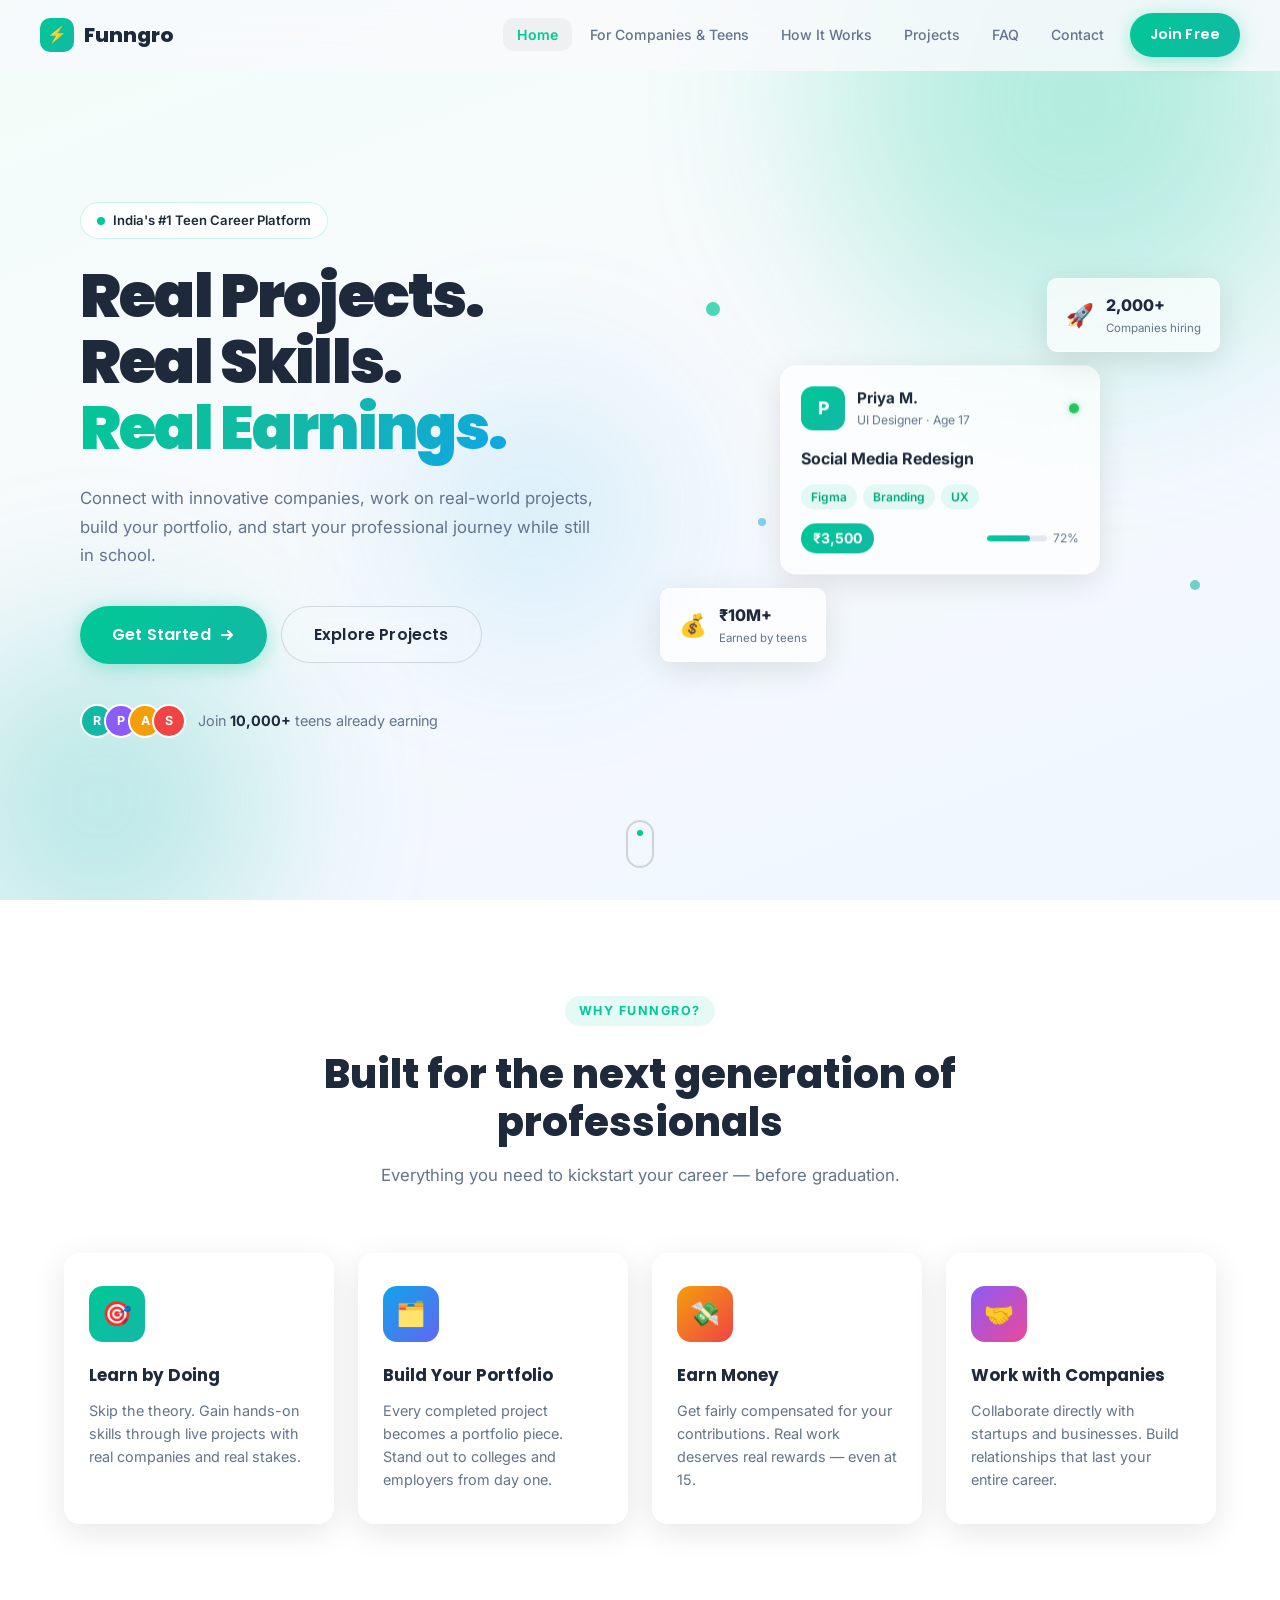
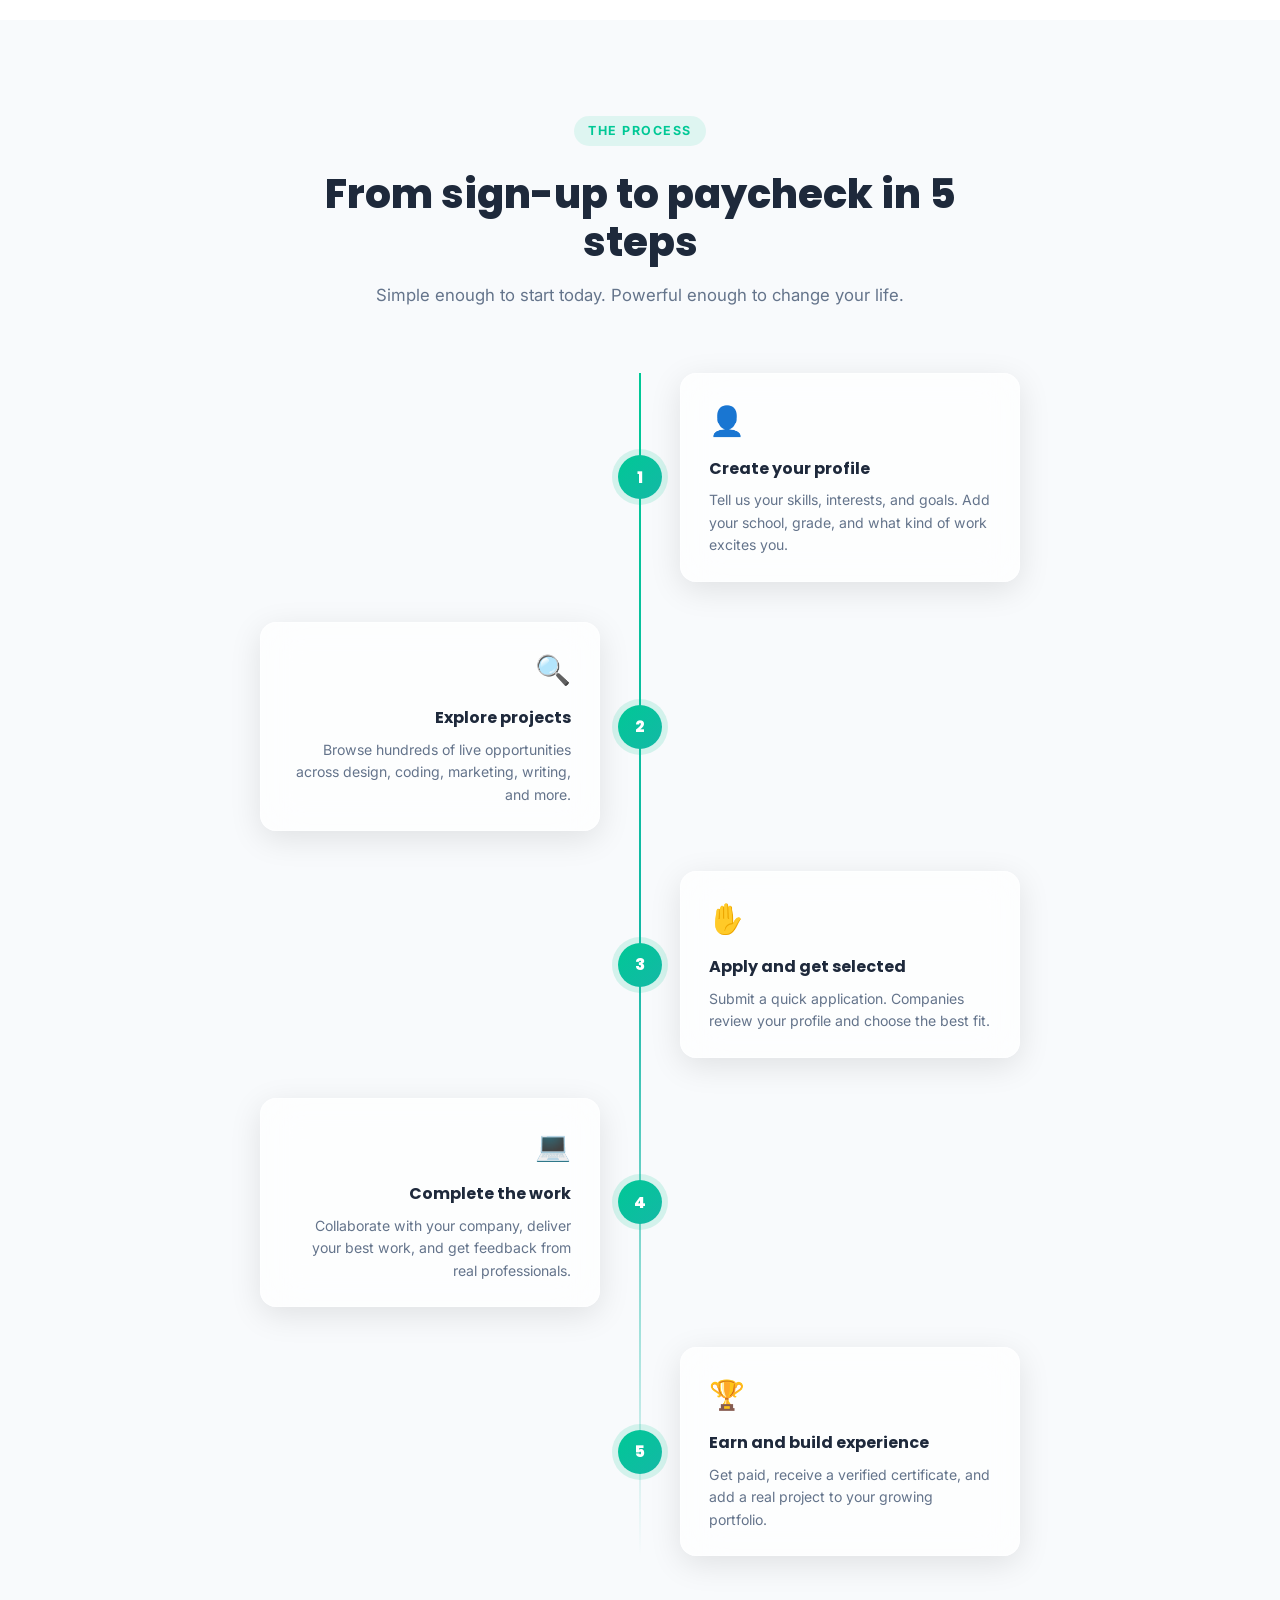
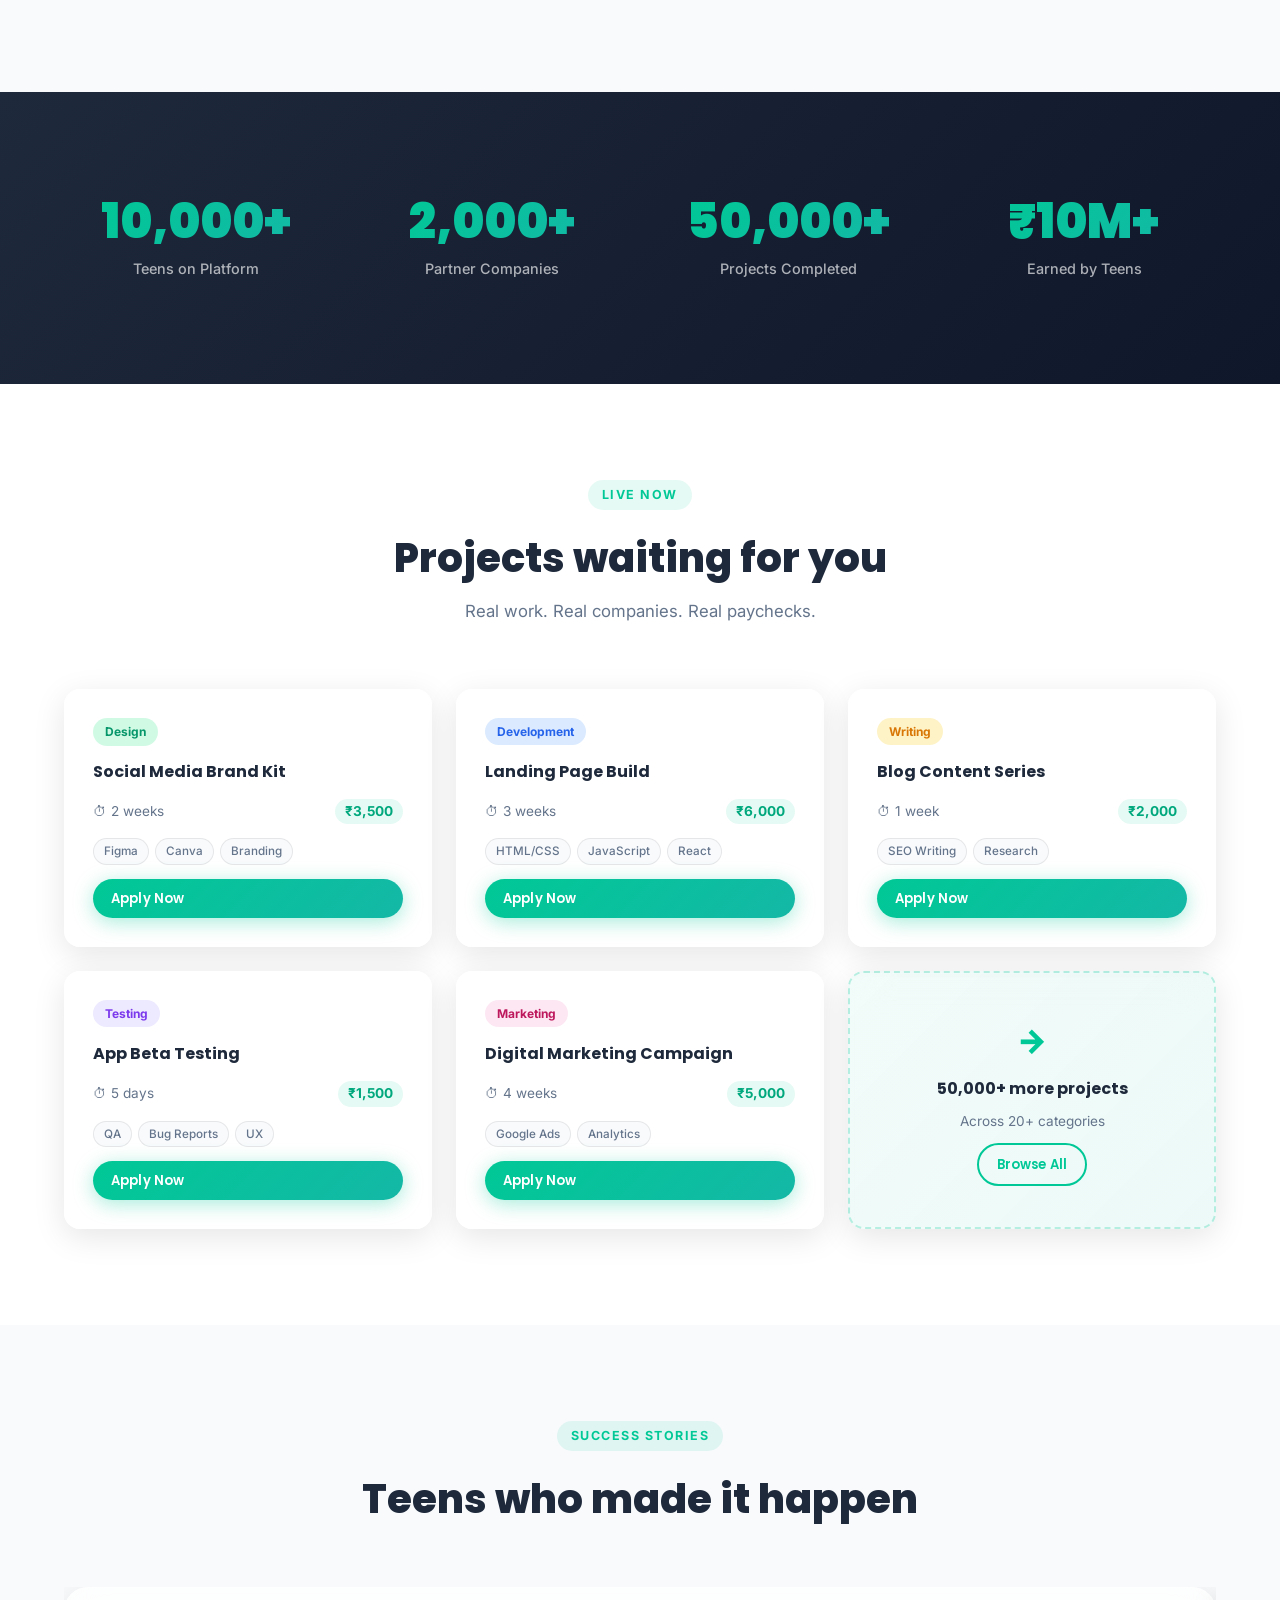
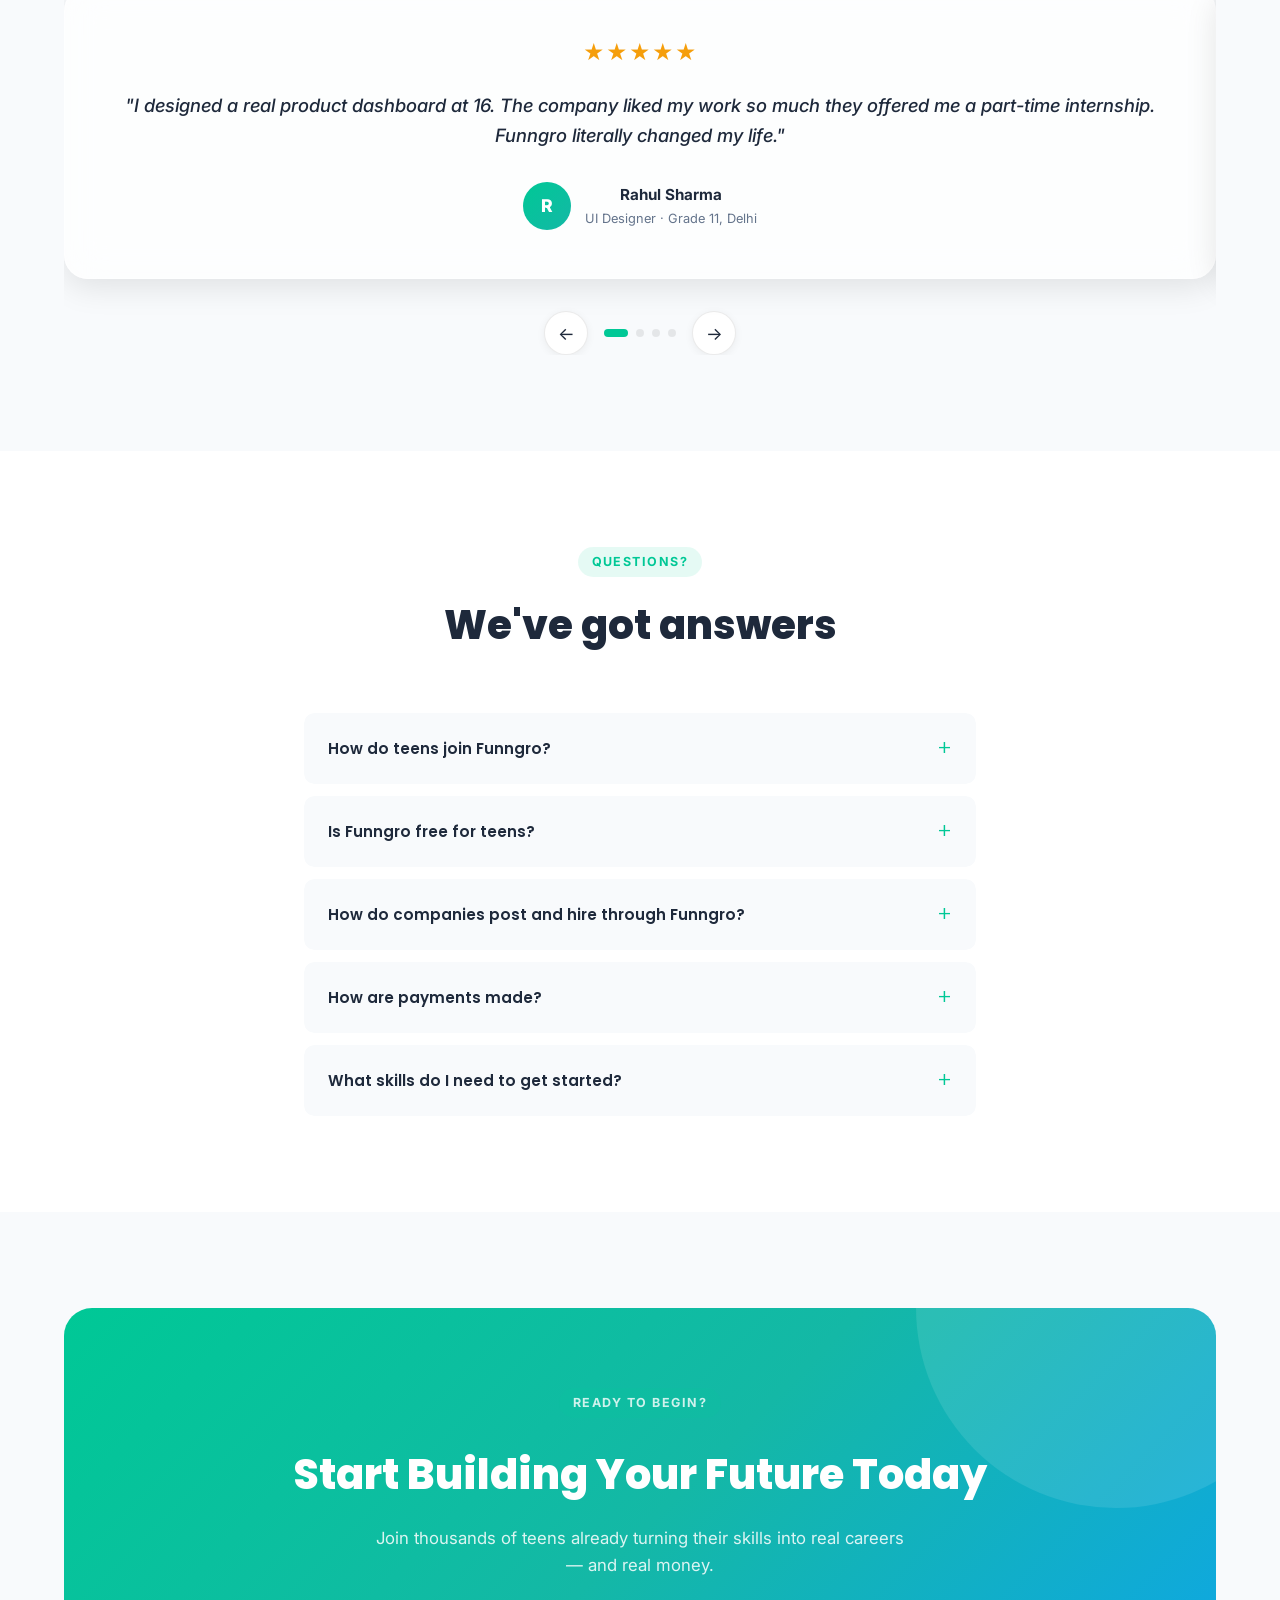
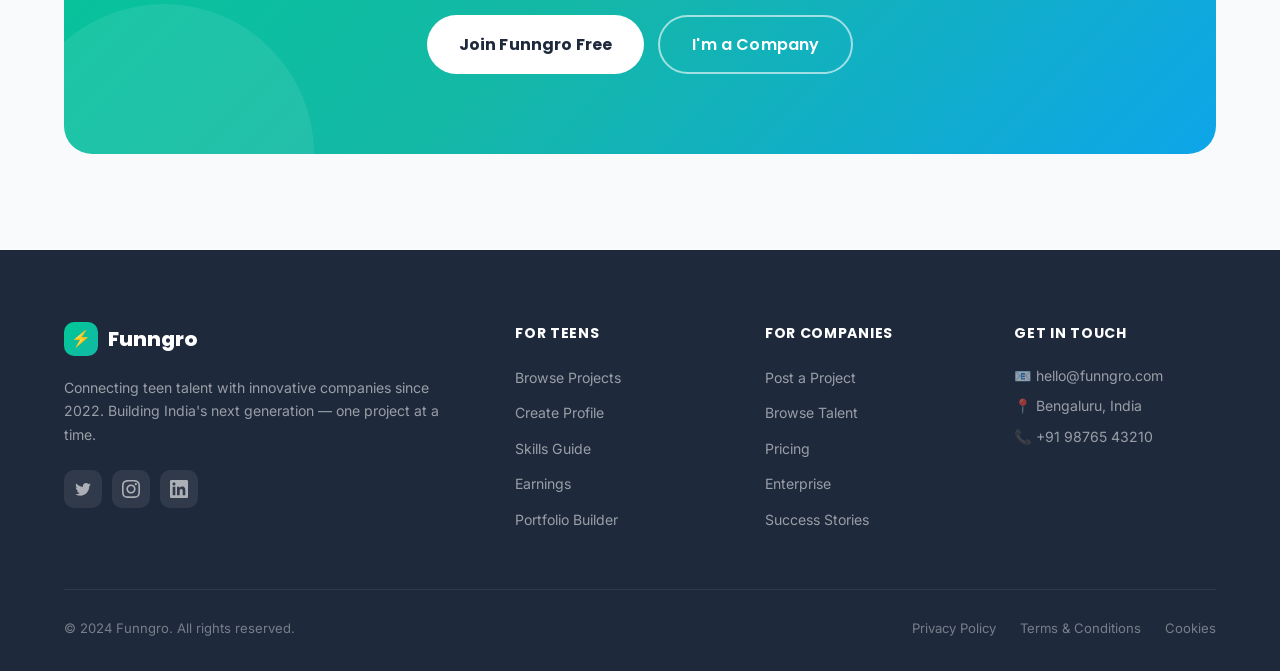
==== index.html @ 28f2af19 "initial commit" ====
<!DOCTYPE html>
<html lang="en">
<head>
  <meta charset="UTF-8" />
  <meta name="viewport" content="width=device-width, initial-scale=1.0" />
  <title>Funngro – Real Projects. Real Skills. Real Earnings. | Teen Internships</title>
  <meta name="description" content="Funngro connects teenagers with innovative companies for real-world projects. Gain skills, build your portfolio, and earn money while still in school." />
  <meta name="keywords" content="teen internships, student projects, teen jobs, teen freelancing, earn while learning, skill development, youth employment" />
  <meta name="robots" content="index, follow" />
  <link rel="canonical" href="https://funngro.com/" />
  <meta property="og:type" content="website" />
  <meta property="og:url" content="https://funngro.com/" />
  <meta property="og:title" content="Funngro – Real Projects. Real Skills. Real Earnings." />
  <meta property="og:description" content="Connect with innovative companies, work on real-world projects, build your portfolio, and start your professional journey while still in school." />
  <meta property="og:image" content="https://funngro.com/assets/og-image.png" />
  <meta name="twitter:card" content="summary_large_image" />
  <meta name="twitter:site" content="@funngro" />
  <meta name="twitter:title" content="Funngro – Real Projects. Real Skills. Real Earnings." />
  <meta name="twitter:description" content="Connect with companies, work on real projects, build your portfolio while still in school." />
  <script type="application/ld+json">{"@context":"https://schema.org","@type":"Organization","name":"Funngro","url":"https://funngro.com","description":"Teen internship and skill-building platform."}</script>
  <link rel="preconnect" href="https://fonts.googleapis.com" />
  <link rel="preconnect" href="https://fonts.gstatic.com" crossorigin />
  <link href="https://fonts.googleapis.com/css2?family=Poppins:wght@400;500;600;700;800;900&family=Inter:wght@400;500;600&display=swap" rel="stylesheet" />
  <link href="https://unpkg.com/aos@2.3.4/dist/aos.css" rel="stylesheet" />
  <link rel="stylesheet" href="style.css" />
</head>
<body>

<nav class="navbar" id="navbar" role="navigation" aria-label="Main navigation">
  <div class="nav-container">
    <a href="index.html" class="nav-logo" aria-label="Funngro Home">
      <span class="logo-mark" aria-hidden="true"></span>
      <span class="logo-text">Funngro</span>
    </a>
    <button class="hamburger" id="hamburger" aria-label="Toggle menu" aria-expanded="false" aria-controls="nav-menu">
      <span></span><span></span><span></span>
    </button>
    <ul class="nav-menu" id="nav-menu" role="list">
      <li><a href="index.html" class="nav-link active" aria-current="page">Home</a></li>
      <li><a href="companies-teens.html" class="nav-link">For Companies &amp; Teens</a></li>
      <li><a href="#how-it-works" class="nav-link">How It Works</a></li>
      <li><a href="#projects" class="nav-link">Projects</a></li>
      <li><a href="#faq" class="nav-link">FAQ</a></li>
      <li><a href="companies-teens.html#contact" class="nav-link">Contact</a></li>
      <li><a href="#" class="btn btn-primary nav-cta">Join Free</a></li>
    </ul>
  </div>
</nav>

<main id="main-content">


  <section class="hero" aria-label="Hero">
    <div class="hero-shapes" aria-hidden="true">
      <div class="shape s1"></div>
      <div class="shape s2"></div>
      <div class="shape s3"></div>
    </div>
    <div class="container hero-inner">
      <div class="hero-copy">
        <div class="hero-badge" data-aos="fade-down">
          <span class="badge-pulse" aria-hidden="true"></span>
          India's #1 Teen Career Platform
        </div>
        <h1 data-aos="fade-up" data-aos-delay="100">
          Real Projects.<br>Real Skills.<br><span class="gradient-text">Real Earnings.</span>
        </h1>
        <p class="hero-sub" data-aos="fade-up" data-aos-delay="200">
          Connect with innovative companies, work on real-world projects, build your portfolio, and start your professional journey while still in school.
        </p>
        <div class="hero-btns" data-aos="fade-up" data-aos-delay="300">
          <a href="#" class="btn btn-primary btn-lg">
            Get Started
            <svg width="16" height="16" viewBox="0 0 16 16" fill="none" aria-hidden="true"><path d="M3 8h10M9 4l4 4-4 4" stroke="currentColor" stroke-width="2" stroke-linecap="round" stroke-linejoin="round"/></svg>
          </a>
          <a href="#projects" class="btn btn-ghost btn-lg">Explore Projects</a>
        </div>
        <div class="hero-proof" data-aos="fade-up" data-aos-delay="400">
          <div class="proof-avatars" aria-hidden="true">
            <div class="av" style="background:#14B8A6">R</div>
            <div class="av" style="background:#8B5CF6">P</div>
            <div class="av" style="background:#F59E0B">A</div>
            <div class="av" style="background:#EF4444">S</div>
          </div>
          <span>Join <strong>10,000+</strong> teens already earning</span>
        </div>
      </div>
      <div class="hero-visual" data-aos="fade-left" data-aos-delay="200" aria-hidden="true">
        <div class="hcard hcard-main glass-card">
          <div class="hcard-header">
            <div class="hcard-av" style="background:linear-gradient(135deg,#00C896,#14B8A6)">P</div>
            <div class="hcard-info">
              <div class="hcard-name">Priya M.</div>
              <div class="hcard-role">UI Designer · Age 17</div>
            </div>
            <div class="status-dot"></div>
          </div>
          <div class="hcard-project">Social Media Redesign</div>
          <div class="hcard-tags">
            <span class="tag">Figma</span><span class="tag">Branding</span><span class="tag">UX</span>
          </div>
          <div class="hcard-footer">
            <span class="reward-badge">₹3,500</span>
            <div class="prog-wrap">
              <div class="prog-bar"><div class="prog-fill" style="width:72%"></div></div>
              <span>72%</span>
            </div>
          </div>
        </div>
        <div class="hcard hcard-pill glass-card pill-top">
          <span class="pill-icon">🚀</span>
          <div><div class="pill-val">2,000+</div><div class="pill-lbl">Companies hiring</div></div>
        </div>
        <div class="hcard hcard-pill glass-card pill-bot">
          <span class="pill-icon">💰</span>
          <div><div class="pill-val">₹10M+</div><div class="pill-lbl">Earned by teens</div></div>
        </div>
        <div class="float-dot fd1"></div>
        <div class="float-dot fd2"></div>
        <div class="float-dot fd3"></div>
      </div>
    </div>
    <div class="scroll-cue" aria-label="Scroll down"><div class="scroll-dot-anim"></div></div>
  </section>

  
  <section class="section why-sec" id="why" aria-labelledby="why-h">
    <div class="container">
      <div class="sec-hdr" data-aos="fade-up">
        <div class="eyebrow">Why Funngro?</div>
        <h2 id="why-h">Built for the next generation of professionals</h2>
        <p>Everything you need to kickstart your career — before graduation.</p>
      </div>
      <div class="why-grid">
        <article class="why-card glass-card" data-aos="fade-up" data-aos-delay="0">
          <div class="why-icon" style="background:linear-gradient(135deg,#00C896,#14B8A6)" aria-hidden="true">🎯</div>
          <h3>Learn by Doing</h3>
          <p>Skip the theory. Gain hands-on skills through live projects with real companies and real stakes.</p>
        </article>
        <article class="why-card glass-card" data-aos="fade-up" data-aos-delay="100">
          <div class="why-icon" style="background:linear-gradient(135deg,#0EA5E9,#6366F1)" aria-hidden="true">🗂️</div>
          <h3>Build Your Portfolio</h3>
          <p>Every completed project becomes a portfolio piece. Stand out to colleges and employers from day one.</p>
        </article>
        <article class="why-card glass-card" data-aos="fade-up" data-aos-delay="200">
          <div class="why-icon" style="background:linear-gradient(135deg,#F59E0B,#EF4444)" aria-hidden="true">💸</div>
          <h3>Earn Money</h3>
          <p>Get fairly compensated for your contributions. Real work deserves real rewards — even at 15.</p>
        </article>
        <article class="why-card glass-card" data-aos="fade-up" data-aos-delay="300">
          <div class="why-icon" style="background:linear-gradient(135deg,#8B5CF6,#EC4899)" aria-hidden="true">🤝</div>
          <h3>Work with Companies</h3>
          <p>Collaborate directly with startups and businesses. Build relationships that last your entire career.</p>
        </article>
      </div>
    </div>
  </section>

  
  <section class="section how-sec" id="how-it-works" aria-labelledby="how-h">
    <div class="container">
      <div class="sec-hdr" data-aos="fade-up">
        <div class="eyebrow">The Process</div>
        <h2 id="how-h">From sign-up to paycheck in 5 steps</h2>
        <p>Simple enough to start today. Powerful enough to change your life.</p>
      </div>
      <div class="timeline">
        <div class="tl-line" aria-hidden="true"></div>
        <div class="tl-step" data-aos="fade-right">
          <div class="tl-num" aria-label="Step 1">1</div>
          <div class="tl-content glass-card">
            <div class="tl-icon" aria-hidden="true">👤</div>
            <h3>Create your profile</h3>
            <p>Tell us your skills, interests, and goals. Add your school, grade, and what kind of work excites you.</p>
          </div>
        </div>
        <div class="tl-step tl-right" data-aos="fade-left">
          <div class="tl-num" aria-label="Step 2">2</div>
          <div class="tl-content glass-card">
            <div class="tl-icon" aria-hidden="true">🔍</div>
            <h3>Explore projects</h3>
            <p>Browse hundreds of live opportunities across design, coding, marketing, writing, and more.</p>
          </div>
        </div>
        <div class="tl-step" data-aos="fade-right">
          <div class="tl-num" aria-label="Step 3">3</div>
          <div class="tl-content glass-card">
            <div class="tl-icon" aria-hidden="true">✋</div>
            <h3>Apply and get selected</h3>
            <p>Submit a quick application. Companies review your profile and choose the best fit.</p>
          </div>
        </div>
        <div class="tl-step tl-right" data-aos="fade-left">
          <div class="tl-num" aria-label="Step 4">4</div>
          <div class="tl-content glass-card">
            <div class="tl-icon" aria-hidden="true">💻</div>
            <h3>Complete the work</h3>
            <p>Collaborate with your company, deliver your best work, and get feedback from real professionals.</p>
          </div>
        </div>
        <div class="tl-step" data-aos="fade-right">
          <div class="tl-num" aria-label="Step 5">5</div>
          <div class="tl-content glass-card">
            <div class="tl-icon" aria-hidden="true">🏆</div>
            <h3>Earn and build experience</h3>
            <p>Get paid, receive a verified certificate, and add a real project to your growing portfolio.</p>
          </div>
        </div>
      </div>
    </div>
  </section>


  <section class="section stats-sec" aria-label="Platform statistics">
    <div class="container">
      <div class="stats-grid">
        <div class="stat-item" data-aos="zoom-in" data-aos-delay="0">
          <div class="stat-num" data-target="10000" data-suffix="+">0</div>
          <div class="stat-lbl">Teens on Platform</div>
        </div>
        <div class="stat-item" data-aos="zoom-in" data-aos-delay="100">
          <div class="stat-num" data-target="2000" data-suffix="+">0</div>
          <div class="stat-lbl">Partner Companies</div>
        </div>
        <div class="stat-item" data-aos="zoom-in" data-aos-delay="200">
          <div class="stat-num" data-target="50000" data-suffix="+">0</div>
          <div class="stat-lbl">Projects Completed</div>
        </div>
        <div class="stat-item" data-aos="zoom-in" data-aos-delay="300">
          <div class="stat-num" data-prefix="₹" data-target="10" data-suffix="M+">0</div>
          <div class="stat-lbl">Earned by Teens</div>
        </div>
      </div>
    </div>
  </section>

  <!-- FEATURED PROJECTS -->
  <section class="section projects-sec" id="projects" aria-labelledby="proj-h">
    <div class="container">
      <div class="sec-hdr" data-aos="fade-up">
        <div class="eyebrow">Live Now</div>
        <h2 id="proj-h">Projects waiting for you</h2>
        <p>Real work. Real companies. Real paychecks.</p>
      </div>
      <div class="projects-grid">
        <article class="proj-card glass-card" data-aos="fade-up" data-aos-delay="0">
          <div class="proj-cat" style="background:#D1FAE5;color:#059669">Design</div>
          <h3>Social Media Brand Kit</h3>
          <div class="proj-meta"><span>⏱ 2 weeks</span><span class="proj-reward">₹3,500</span></div>
          <div class="proj-skills"><span class="stag">Figma</span><span class="stag">Canva</span><span class="stag">Branding</span></div>
          <a href="#" class="btn btn-primary btn-sm" aria-label="Apply to Social Media Brand Kit">Apply Now</a>
        </article>
        <article class="proj-card glass-card" data-aos="fade-up" data-aos-delay="100">
          <div class="proj-cat" style="background:#DBEAFE;color:#2563EB">Development</div>
          <h3>Landing Page Build</h3>
          <div class="proj-meta"><span>⏱ 3 weeks</span><span class="proj-reward">₹6,000</span></div>
          <div class="proj-skills"><span class="stag">HTML/CSS</span><span class="stag">JavaScript</span><span class="stag">React</span></div>
          <a href="#" class="btn btn-primary btn-sm" aria-label="Apply to Landing Page Build">Apply Now</a>
        </article>
        <article class="proj-card glass-card" data-aos="fade-up" data-aos-delay="200">
          <div class="proj-cat" style="background:#FEF3C7;color:#D97706">Writing</div>
          <h3>Blog Content Series</h3>
          <div class="proj-meta"><span>⏱ 1 week</span><span class="proj-reward">₹2,000</span></div>
          <div class="proj-skills"><span class="stag">SEO Writing</span><span class="stag">Research</span></div>
          <a href="#" class="btn btn-primary btn-sm" aria-label="Apply to Blog Content Series">Apply Now</a>
        </article>
        <article class="proj-card glass-card" data-aos="fade-up" data-aos-delay="300">
          <div class="proj-cat" style="background:#EDE9FE;color:#7C3AED">Testing</div>
          <h3>App Beta Testing</h3>
          <div class="proj-meta"><span>⏱ 5 days</span><span class="proj-reward">₹1,500</span></div>
          <div class="proj-skills"><span class="stag">QA</span><span class="stag">Bug Reports</span><span class="stag">UX</span></div>
          <a href="#" class="btn btn-primary btn-sm" aria-label="Apply to App Beta Testing">Apply Now</a>
        </article>
        <article class="proj-card glass-card" data-aos="fade-up" data-aos-delay="400">
          <div class="proj-cat" style="background:#FCE7F3;color:#BE185D">Marketing</div>
          <h3>Digital Marketing Campaign</h3>
          <div class="proj-meta"><span>⏱ 4 weeks</span><span class="proj-reward">₹5,000</span></div>
          <div class="proj-skills"><span class="stag">Google Ads</span><span class="stag">Analytics</span></div>
          <a href="#" class="btn btn-primary btn-sm" aria-label="Apply to Digital Marketing Campaign">Apply Now</a>
        </article>
        <article class="proj-card glass-card proj-more" data-aos="fade-up" data-aos-delay="500">
          <div class="proj-more-inner">
            <div class="proj-more-icon" aria-hidden="true">→</div>
            <h3>50,000+ more projects</h3>
            <p>Across 20+ categories</p>
            <a href="#" class="btn btn-outline btn-sm">Browse All</a>
          </div>
        </article>
      </div>
    </div>
  </section>

  
  <section class="section testi-sec" id="testimonials" aria-labelledby="testi-h">
    <div class="container">
      <div class="sec-hdr" data-aos="fade-up">
        <div class="eyebrow">Success Stories</div>
        <h2 id="testi-h">Teens who made it happen</h2>
      </div>
      <div class="testi-carousel" role="region" aria-label="Testimonials">
        <div class="testi-track" id="testiTrack">
          <div class="testi-card glass-card" role="article">
            <div class="testi-stars" aria-label="5 stars">★★★★★</div>
            <blockquote>"I designed a real product dashboard at 16. The company liked my work so much they offered me a part-time internship. Funngro literally changed my life."</blockquote>
            <div class="testi-author">
              <div class="testi-av" style="background:linear-gradient(135deg,#00C896,#14B8A6)" aria-hidden="true">R</div>
              <div><div class="testi-name">Rahul Sharma</div><div class="testi-role">UI Designer · Grade 11, Delhi</div></div>
            </div>
          </div>
          <div class="testi-card glass-card" role="article">
            <div class="testi-stars" aria-label="5 stars">★★★★★</div>
            <blockquote>"I earned ₹12,000 in two months through content writing projects. Now I have a portfolio that got me into my dream college program."</blockquote>
            <div class="testi-author">
              <div class="testi-av" style="background:linear-gradient(135deg,#8B5CF6,#EC4899)" aria-hidden="true">P</div>
              <div><div class="testi-name">Priya Nair</div><div class="testi-role">Content Writer · Grade 12, Bengaluru</div></div>
            </div>
          </div>
          <div class="testi-card glass-card" role="article">
            <div class="testi-stars" aria-label="5 stars">★★★★★</div>
            <blockquote>"My first React project on Funngro taught me more than 3 months of YouTube tutorials. Plus I got paid ₹8,000 for it!"</blockquote>
            <div class="testi-author">
              <div class="testi-av" style="background:linear-gradient(135deg,#0EA5E9,#6366F1)" aria-hidden="true">A</div>
              <div><div class="testi-name">Arjun Mehta</div><div class="testi-role">Web Developer · Grade 10, Mumbai</div></div>
            </div>
          </div>
          <div class="testi-card glass-card" role="article">
            <div class="testi-stars" aria-label="5 stars">★★★★★</div>
            <blockquote>"The marketing campaign I ran resulted in actual leads for the startup. I have something real to show at every interview now."</blockquote>
            <div class="testi-author">
              <div class="testi-av" style="background:linear-gradient(135deg,#F59E0B,#EF4444)" aria-hidden="true">S</div>
              <div><div class="testi-name">Shreya Patel</div><div class="testi-role">Marketing Intern · Grade 11, Ahmedabad</div></div>
            </div>
          </div>
        </div>
        <div class="testi-controls">
          <button class="carousel-btn" id="prevBtn" aria-label="Previous">←</button>
          <div class="carousel-dots" id="carouselDots" role="tablist">
            <button class="dot active" role="tab" aria-selected="true" aria-label="1"></button>
            <button class="dot" role="tab" aria-selected="false" aria-label="2"></button>
            <button class="dot" role="tab" aria-selected="false" aria-label="3"></button>
            <button class="dot" role="tab" aria-selected="false" aria-label="4"></button>
          </div>
          <button class="carousel-btn" id="nextBtn" aria-label="Next">→</button>
        </div>
      </div>
    </div>
  </section>

  
  <section class="section faq-sec" id="faq" aria-labelledby="faq-h">
    <div class="container faq-wrap">
      <div class="sec-hdr" data-aos="fade-up">
        <div class="eyebrow">Questions?</div>
        <h2 id="faq-h">We've got answers</h2>
      </div>
      <div class="faq-list" role="list">
        <div class="faq-item" data-aos="fade-up" data-aos-delay="0">
          <button class="faq-q" aria-expanded="false" aria-controls="f1">How do teens join Funngro?<span class="faq-icon" aria-hidden="true">+</span></button>
          <div class="faq-a" id="f1" hidden><p>Just click "Get Started," create your free profile, add your skills and interests, and start browsing live projects. The whole signup takes under 5 minutes. No experience needed to begin.</p></div>
        </div>
        <div class="faq-item" data-aos="fade-up" data-aos-delay="50">
          <button class="faq-q" aria-expanded="false" aria-controls="f2">Is Funngro free for teens?<span class="faq-icon" aria-hidden="true">+</span></button>
          <div class="faq-a" id="f2" hidden><p>Yes — completely free for teens. Creating your profile, applying to projects, and receiving earnings costs nothing. Funngro charges a small platform fee to companies, not students.</p></div>
        </div>
        <div class="faq-item" data-aos="fade-up" data-aos-delay="100">
          <button class="faq-q" aria-expanded="false" aria-controls="f3">How do companies post and hire through Funngro?<span class="faq-icon" aria-hidden="true">+</span></button>
          <div class="faq-a" id="f3" hidden><p>Companies sign up, verify their business, and post a project with a brief, timeline, skills needed, and reward. They review incoming applications and select the best candidate.</p></div>
        </div>
        <div class="faq-item" data-aos="fade-up" data-aos-delay="150">
          <button class="faq-q" aria-expanded="false" aria-controls="f4">How are payments made?<span class="faq-icon" aria-hidden="true">+</span></button>
          <div class="faq-a" id="f4" hidden><p>Payments are released directly to your bank account or UPI ID once the company marks a project complete. We use secure escrow so companies deposit funds before work starts.</p></div>
        </div>
        <div class="faq-item" data-aos="fade-up" data-aos-delay="200">
          <button class="faq-q" aria-expanded="false" aria-controls="f5">What skills do I need to get started?<span class="faq-icon" aria-hidden="true">+</span></button>
          <div class="faq-a" id="f5" hidden><p>There's something for every skill level. If you can write, draw, code, research, or even just test apps, there are projects for you. Many companies specifically look for beginners with fresh perspectives.</p></div>
        </div>
      </div>
    </div>
  </section>

  <!-- CTA -->
  <section class="section cta-sec" aria-labelledby="cta-h">
    <div class="container">
      <div class="cta-card" data-aos="zoom-in">
        <div class="cta-shapes" aria-hidden="true"><div class="cs1"></div><div class="cs2"></div></div>
        <div class="cta-content">
          <div class="eyebrow" style="color:rgba(255,255,255,0.8)">Ready to begin?</div>
          <h2 id="cta-h">Start Building Your Future Today</h2>
          <p>Join thousands of teens already turning their skills into real careers — and real money.</p>
          <div class="cta-btns">
            <a href="#" class="btn btn-white btn-lg">Join Funngro Free</a>
            <a href="companies-teens.html" class="btn btn-outline-white btn-lg">I'm a Company</a>
          </div>
        </div>
      </div>
    </div>
  </section>

</main>

<footer class="footer" role="contentinfo">
  <div class="container">
    <div class="footer-grid">
      <div class="footer-brand">
        <a href="index.html" class="nav-logo" aria-label="Funngro Home">
          <span class="logo-mark" aria-hidden="true"></span>
          <span class="logo-text">Funngro</span>
        </a>
        <p>Connecting teen talent with innovative companies since 2022. Building India's next generation — one project at a time.</p>
        <div class="social-links" aria-label="Social media">
          <a href="#" aria-label="Twitter" class="soc-link"><svg width="18" height="18" viewBox="0 0 24 24" fill="currentColor"><path d="M22.46 6c-.77.35-1.6.58-2.46.69.88-.53 1.56-1.37 1.88-2.38-.83.5-1.75.85-2.72 1.05C18.37 4.5 17.26 4 16 4c-2.35 0-4.27 1.92-4.27 4.29 0 .34.04.67.11.98C8.28 9.09 5.11 7.38 3 4.79c-.37.63-.58 1.37-.58 2.15 0 1.49.75 2.81 1.91 3.56-.71 0-1.37-.2-1.95-.5v.03c0 2.08 1.48 3.82 3.44 4.21a4.22 4.22 0 0 1-1.93.07 4.28 4.28 0 0 0 4 2.98 8.521 8.521 0 0 1-5.33 1.84c-.34 0-.68-.02-1.02-.06C3.44 20.29 5.7 21 8.12 21 16 21 20.33 14.46 20.33 8.79c0-.19 0-.37-.01-.56.84-.6 1.56-1.36 2.14-2.23z"/></svg></a>
          <a href="#" aria-label="Instagram" class="soc-link"><svg width="18" height="18" viewBox="0 0 24 24" fill="currentColor"><path d="M12 2.163c3.204 0 3.584.012 4.85.07 3.252.148 4.771 1.691 4.919 4.919.058 1.265.069 1.645.069 4.849 0 3.205-.012 3.584-.069 4.849-.149 3.225-1.664 4.771-4.919 4.919-1.266.058-1.644.07-4.85.07-3.204 0-3.584-.012-4.849-.07-3.26-.149-4.771-1.699-4.919-4.92-.058-1.265-.07-1.644-.07-4.849 0-3.204.013-3.583.07-4.849.149-3.227 1.664-4.771 4.919-4.919 1.266-.057 1.645-.069 4.849-.069zm0-2.163c-3.259 0-3.667.014-4.947.072-4.358.2-6.78 2.618-6.98 6.98-.059 1.281-.073 1.689-.073 4.948 0 3.259.014 3.668.072 4.948.2 4.358 2.618 6.78 6.98 6.98 1.281.058 1.689.072 4.948.072 3.259 0 3.668-.014 4.948-.072 4.354-.2 6.782-2.618 6.979-6.98.059-1.28.073-1.689.073-4.948 0-3.259-.014-3.667-.072-4.947-.196-4.354-2.617-6.78-6.979-6.98-1.281-.059-1.69-.073-4.949-.073zm0 5.838c-3.403 0-6.162 2.759-6.162 6.162s2.759 6.163 6.162 6.163 6.162-2.759 6.162-6.163c0-3.403-2.759-6.162-6.162-6.162zm0 10.162c-2.209 0-4-1.79-4-4 0-2.209 1.791-4 4-4s4 1.791 4 4c0 2.21-1.791 4-4 4zm6.406-11.845c-.796 0-1.441.645-1.441 1.44s.645 1.44 1.441 1.44c.795 0 1.439-.645 1.439-1.44s-.644-1.44-1.439-1.44z"/></svg></a>
          <a href="#" aria-label="LinkedIn" class="soc-link"><svg width="18" height="18" viewBox="0 0 24 24" fill="currentColor"><path d="M20.447 20.452h-3.554v-5.569c0-1.328-.027-3.037-1.852-3.037-1.853 0-2.136 1.445-2.136 2.939v5.667H9.351V9h3.414v1.561h.046c.477-.9 1.637-1.85 3.37-1.85 3.601 0 4.267 2.37 4.267 5.455v6.286zM5.337 7.433c-1.144 0-2.063-.926-2.063-2.065 0-1.138.92-2.063 2.063-2.063 1.14 0 2.064.925 2.064 2.063 0 1.139-.925 2.065-2.064 2.065zm1.782 13.019H3.555V9h3.564v11.452zM22.225 0H1.771C.792 0 0 .774 0 1.729v20.542C0 23.227.792 24 1.771 24h20.451C23.2 24 24 23.227 24 22.271V1.729C24 .774 23.2 0 22.222 0h.003z"/></svg></a>
        </div>
      </div>
      <nav class="footer-col" aria-label="For Teens">
        <h4>For Teens</h4>
        <ul>
          <li><a href="#">Browse Projects</a></li>
          <li><a href="#">Create Profile</a></li>
          <li><a href="#">Skills Guide</a></li>
          <li><a href="#">Earnings</a></li>
          <li><a href="#">Portfolio Builder</a></li>
        </ul>
      </nav>
      <nav class="footer-col" aria-label="For Companies">
        <h4>For Companies</h4>
        <ul>
          <li><a href="companies-teens.html">Post a Project</a></li>
          <li><a href="companies-teens.html">Browse Talent</a></li>
          <li><a href="companies-teens.html">Pricing</a></li>
          <li><a href="companies-teens.html">Enterprise</a></li>
          <li><a href="companies-teens.html">Success Stories</a></li>
        </ul>
      </nav>
      <div class="footer-col">
        <h4>Get in Touch</h4>
        <p>📧 hello@funngro.com</p>
        <p>📍 Bengaluru, India</p>
        <p>📞 +91 98765 43210</p>
      </div>
    </div>
    <div class="footer-bottom">
      <p>© 2024 Funngro. All rights reserved.</p>
      <div class="footer-legal">
        <a href="#">Privacy Policy</a>
        <a href="#">Terms &amp; Conditions</a>
        <a href="#">Cookies</a>
      </div>
    </div>
  </div>
</footer>

<script src="https://unpkg.com/aos@2.3.4/dist/aos.js"></script>
<script src="main.js"></script>
</body>
</html>
---- style.css ----
/* ===================================================
   FUNNGRO — Design System
   Primary: #00C896 | Secondary: #1E293B | Accent: #14B8A6
   =================================================== */

/* ── RESET & BASE ── */
*, *::before, *::after { box-sizing: border-box; margin: 0; padding: 0; }

:root {
  --primary: #00C896;
  --primary-dark: #00a87d;
  --secondary: #1E293B;
  --accent: #14B8A6;
  --bg: #F8FAFC;
  --bg-white: #ffffff;
  --text: #0F172A;
  --text-muted: #64748B;
  --border: rgba(0,0,0,0.08);
  --glass-bg: rgba(255,255,255,0.7);
  --glass-border: rgba(255,255,255,0.5);
  --shadow-sm: 0 2px 8px rgba(0,0,0,0.06);
  --shadow-md: 0 8px 32px rgba(0,0,0,0.1);
  --shadow-lg: 0 24px 64px rgba(0,0,0,0.12);
  --radius: 16px;
  --radius-sm: 10px;
  --radius-lg: 24px;
  --font-display: 'Poppins', sans-serif;
  --font-body: 'Inter', sans-serif;
}

html { scroll-behavior: smooth; }

body {
  font-family: var(--font-body);
  background: var(--bg);
  color: var(--text);
  line-height: 1.6;
  -webkit-font-smoothing: antialiased;
  overflow-x: hidden;
}

img { max-width: 100%; display: block; }
a { text-decoration: none; color: inherit; }
ul { list-style: none; }
button { cursor: pointer; border: none; background: none; font-family: inherit; }

.sr-only {
  position: absolute; width: 1px; height: 1px;
  padding: 0; margin: -1px; overflow: hidden;
  clip: rect(0,0,0,0); white-space: nowrap; border: 0;
}

/* ── CONTAINER ── */
.container {
  max-width: 1200px;
  margin: 0 auto;
  padding: 0 24px;
}

/* ── GLASS CARD ── */
.glass-card {
  background: var(--glass-bg);
  backdrop-filter: blur(20px);
  -webkit-backdrop-filter: blur(20px);
  border: 1px solid var(--glass-border);
  box-shadow: var(--shadow-md);
}

/* ── GRADIENT TEXT ── */
.gradient-text {
  background: linear-gradient(135deg, #00C896 0%, #14B8A6 50%, #0EA5E9 100%);
  -webkit-background-clip: text;
  -webkit-text-fill-color: transparent;
  background-clip: text;
}

/* ── BUTTONS ── */
.btn {
  display: inline-flex;
  align-items: center;
  gap: 8px;
  padding: 12px 24px;
  border-radius: 100px;
  font-family: var(--font-display);
  font-weight: 600;
  font-size: 0.9rem;
  letter-spacing: 0.01em;
  transition: all 0.25s cubic-bezier(0.4,0,0.2,1);
  position: relative;
  overflow: hidden;
  white-space: nowrap;
}

.btn::after {
  content: '';
  position: absolute;
  inset: 0;
  background: rgba(255,255,255,0.15);
  opacity: 0;
  transition: opacity 0.2s;
}
.btn:hover::after { opacity: 1; }
.btn:focus-visible {
  outline: 3px solid var(--primary);
  outline-offset: 3px;
}

.btn-primary {
  background: linear-gradient(135deg, #00C896, #14B8A6);
  color: #fff;
  box-shadow: 0 4px 20px rgba(0,200,150,0.35);
}
.btn-primary:hover {
  transform: translateY(-2px);
  box-shadow: 0 8px 30px rgba(0,200,150,0.45);
}

.btn-ghost {
  background: rgba(255,255,255,0.15);
  color: var(--secondary);
  border: 1.5px solid rgba(30,41,59,0.15);
  backdrop-filter: blur(10px);
}
.btn-ghost:hover {
  background: rgba(255,255,255,0.4);
  border-color: var(--primary);
  color: var(--primary);
}

.btn-outline {
  background: transparent;
  color: var(--primary);
  border: 2px solid var(--primary);
}
.btn-outline:hover {
  background: var(--primary);
  color: #fff;
}

.btn-white {
  background: #fff;
  color: var(--secondary);
  font-weight: 700;
}
.btn-white:hover {
  transform: translateY(-2px);
  box-shadow: 0 8px 30px rgba(0,0,0,0.15);
}

.btn-outline-white {
  background: transparent;
  color: #fff;
  border: 2px solid rgba(255,255,255,0.6);
}
.btn-outline-white:hover {
  background: rgba(255,255,255,0.15);
  border-color: #fff;
}

.btn-lg { padding: 15px 32px; font-size: 1rem; }
.btn-sm { padding: 9px 18px; font-size: 0.82rem; }
.btn-full { width: 100%; justify-content: center; }

/* ── SECTION LAYOUT ── */
.section { padding: 96px 0; }

.sec-hdr {
  text-align: center;
  max-width: 680px;
  margin: 0 auto 64px;
}
.sec-hdr h2 {
  font-family: var(--font-display);
  font-size: clamp(1.8rem, 3.5vw, 2.5rem);
  font-weight: 800;
  color: var(--secondary);
  line-height: 1.2;
  margin: 12px 0 16px;
}
.sec-hdr p {
  color: var(--text-muted);
  font-size: 1.05rem;
}

.eyebrow {
  display: inline-block;
  font-size: 0.78rem;
  font-weight: 700;
  letter-spacing: 0.12em;
  text-transform: uppercase;
  color: var(--primary);
  background: rgba(0,200,150,0.1);
  padding: 5px 14px;
  border-radius: 100px;
  margin-bottom: 12px;
}

/* ===================================================
   NAVBAR
   =================================================== */
.navbar {
  position: fixed;
  top: 0; left: 0; right: 0;
  z-index: 1000;
  background: rgba(248,250,252,0.85);
  backdrop-filter: blur(20px);
  -webkit-backdrop-filter: blur(20px);
  border-bottom: 1px solid transparent;
  transition: all 0.3s ease;
  padding: 0 24px;
}
.navbar.scrolled {
  border-bottom-color: var(--border);
  box-shadow: var(--shadow-sm);
}

.nav-container {
  max-width: 1200px;
  margin: 0 auto;
  height: 70px;
  display: flex;
  align-items: center;
  justify-content: space-between;
  gap: 32px;
}

.nav-logo {
  display: flex;
  align-items: center;
  gap: 10px;
  font-family: var(--font-display);
  font-weight: 800;
  font-size: 1.25rem;
  color: var(--secondary);
}
.logo-mark {
  width: 34px;
  height: 34px;
  background: linear-gradient(135deg, #00C896, #14B8A6);
  border-radius: 10px;
  display: flex;
  align-items: center;
  justify-content: center;
  position: relative;
}
.logo-mark::after {
  content: '⚡';
  font-size: 1rem;
  position: absolute;
}
.logo-text { color: var(--secondary); }

.nav-menu {
  display: flex;
  align-items: center;
  gap: 4px;
  flex: 1;
  justify-content: flex-end;
}

.nav-link {
  padding: 8px 14px;
  font-size: 0.88rem;
  font-weight: 500;
  color: var(--text-muted);
  border-radius: var(--radius-sm);
  transition: all 0.2s;
}
.nav-link:hover, .nav-link.active {
  color: var(--secondary);
  background: rgba(0,0,0,0.04);
}
.nav-link.active { color: var(--primary); font-weight: 600; }

.nav-cta { margin-left: 8px; padding: 10px 20px; }

/* Hamburger */
.hamburger {
  display: none;
  flex-direction: column;
  gap: 5px;
  padding: 8px;
  border-radius: 8px;
  z-index: 1100;
}
.hamburger span {
  display: block;
  width: 22px;
  height: 2px;
  background: var(--secondary);
  border-radius: 2px;
  transition: all 0.3s;
}
.hamburger.open span:nth-child(1) { transform: translateY(7px) rotate(45deg); }
.hamburger.open span:nth-child(2) { opacity: 0; }
.hamburger.open span:nth-child(3) { transform: translateY(-7px) rotate(-45deg); }

/* ===================================================
   HERO
   =================================================== */
.hero {
  min-height: 100vh;
  padding: 120px 0 80px;
  position: relative;
  display: flex;
  align-items: center;
  overflow: hidden;
  background: linear-gradient(160deg, #F0FDF9 0%, #F8FAFC 40%, #EFF6FF 100%);
}

.hero-shapes {
  position: absolute;
  inset: 0;
  pointer-events: none;
  overflow: hidden;
}
.hero-shapes .shape {
  position: absolute;
  border-radius: 50%;
  filter: blur(80px);
  opacity: 0.35;
}
.shape.s1 {
  width: 600px; height: 600px;
  background: radial-gradient(circle, #00C896, transparent);
  top: -200px; right: -100px;
}
.shape.s2 {
  width: 400px; height: 400px;
  background: radial-gradient(circle, #14B8A6, transparent);
  bottom: -100px; left: -100px;
}
.shape.s3 {
  width: 300px; height: 300px;
  background: radial-gradient(circle, #0EA5E9, transparent);
  top: 40%; left: 30%;
  opacity: 0.2;
}

.hero-inner {
  display: grid;
  grid-template-columns: 1fr 1fr;
  gap: 80px;
  align-items: center;
  position: relative;
  z-index: 1;
}

.hero-badge {
  display: inline-flex;
  align-items: center;
  gap: 8px;
  background: rgba(255,255,255,0.8);
  border: 1px solid rgba(0,200,150,0.2);
  backdrop-filter: blur(10px);
  border-radius: 100px;
  padding: 7px 16px;
  font-size: 0.82rem;
  font-weight: 600;
  color: var(--secondary);
  margin-bottom: 24px;
}
.badge-pulse {
  width: 8px; height: 8px;
  background: var(--primary);
  border-radius: 50%;
  animation: pulse 2s infinite;
}
@keyframes pulse {
  0%, 100% { opacity: 1; transform: scale(1); }
  50% { opacity: 0.5; transform: scale(0.85); }
}

.hero-copy h1 {
  font-family: var(--font-display);
  font-size: clamp(2.4rem, 5vw, 3.8rem);
  font-weight: 900;
  line-height: 1.08;
  color: var(--secondary);
  letter-spacing: -0.03em;
  margin-bottom: 24px;
}

.hero-sub {
  font-size: 1.05rem;
  color: var(--text-muted);
  line-height: 1.7;
  max-width: 520px;
  margin-bottom: 36px;
}

.hero-btns {
  display: flex;
  gap: 14px;
  flex-wrap: wrap;
  margin-bottom: 40px;
}

.hero-proof {
  display: flex;
  align-items: center;
  gap: 12px;
  font-size: 0.9rem;
  color: var(--text-muted);
}
.hero-proof strong { color: var(--secondary); }
.proof-avatars {
  display: flex;
}
.av {
  width: 34px; height: 34px;
  border-radius: 50%;
  border: 2.5px solid #fff;
  display: flex;
  align-items: center;
  justify-content: center;
  font-weight: 700;
  font-size: 0.78rem;
  color: #fff;
  margin-left: -10px;
}
.av:first-child { margin-left: 0; }

/* Hero Visual */
.hero-visual {
  position: relative;
  height: 480px;
}

.hcard {
  position: absolute;
  border-radius: var(--radius);
  padding: 20px;
}
.hcard-main {
  width: 320px;
  top: 50%;
  left: 50%;
  transform: translate(-50%, -50%);
  animation: float 5s ease-in-out infinite;
}
@keyframes float {
  0%, 100% { transform: translate(-50%, -50%) translateY(0); }
  50% { transform: translate(-50%, -50%) translateY(-12px); }
}

.hcard-header {
  display: flex;
  align-items: center;
  gap: 12px;
  margin-bottom: 16px;
}
.hcard-av {
  width: 44px; height: 44px;
  border-radius: 12px;
  display: flex;
  align-items: center;
  justify-content: center;
  font-weight: 800;
  font-size: 1.1rem;
  color: #fff;
  flex-shrink: 0;
}
.hcard-name { font-weight: 700; font-size: 0.95rem; color: var(--secondary); }
.hcard-role { font-size: 0.76rem; color: var(--text-muted); }
.status-dot {
  width: 10px; height: 10px;
  background: #22C55E;
  border-radius: 50%;
  margin-left: auto;
  box-shadow: 0 0 6px rgba(34,197,94,0.5);
  animation: pulse 2s infinite;
}

.hcard-project {
  font-weight: 700;
  font-size: 1rem;
  color: var(--secondary);
  margin-bottom: 12px;
}
.hcard-tags {
  display: flex;
  gap: 6px;
  flex-wrap: wrap;
  margin-bottom: 14px;
}
.tag {
  background: rgba(0,200,150,0.1);
  color: var(--primary-dark);
  border-radius: 100px;
  padding: 3px 10px;
  font-size: 0.75rem;
  font-weight: 600;
}
.hcard-footer {
  display: flex;
  align-items: center;
  justify-content: space-between;
  gap: 12px;
}
.reward-badge {
  background: linear-gradient(135deg, #00C896, #14B8A6);
  color: #fff;
  padding: 4px 12px;
  border-radius: 100px;
  font-weight: 700;
  font-size: 0.88rem;
}
.prog-wrap {
  display: flex;
  align-items: center;
  gap: 6px;
  font-size: 0.75rem;
  color: var(--text-muted);
}
.prog-bar {
  width: 60px; height: 6px;
  background: #E2E8F0;
  border-radius: 100px;
  overflow: hidden;
}
.prog-fill {
  height: 100%;
  background: linear-gradient(90deg, #00C896, #14B8A6);
  border-radius: 100px;
}

.hcard-pill {
  display: flex;
  align-items: center;
  gap: 12px;
  padding: 14px 18px;
  border-radius: var(--radius-sm);
  min-width: 160px;
}
.pill-top { top: 10%; right: -20px; animation: float-r 6s ease-in-out 1s infinite; }
.pill-bot { bottom: 10%; left: -20px; animation: float-r 5s ease-in-out 0.5s infinite; }
@keyframes float-r {
  0%, 100% { transform: translateY(0); }
  50% { transform: translateY(-8px); }
}
.pill-icon { font-size: 1.4rem; }
.pill-val { font-weight: 800; font-size: 1rem; color: var(--secondary); }
.pill-lbl { font-size: 0.72rem; color: var(--text-muted); }

.float-dot {
  position: absolute;
  border-radius: 50%;
}
.fd1 { width: 14px; height: 14px; background: #00C896; top: 15%; left: 5%; animation: float-r 4s ease-in-out infinite; opacity: 0.7; }
.fd2 { width: 10px; height: 10px; background: #14B8A6; bottom: 25%; right: 0; animation: float-r 5s ease-in-out 1s infinite; opacity: 0.6; }
.fd3 { width: 8px; height: 8px; background: #0EA5E9; top: 60%; left: 15%; animation: float-r 3.5s ease-in-out 0.5s infinite; opacity: 0.5; }

.scroll-cue {
  position: absolute;
  bottom: 32px;
  left: 50%;
  transform: translateX(-50%);
}
.scroll-dot-anim {
  width: 28px; height: 48px;
  border: 2px solid rgba(0,0,0,0.15);
  border-radius: 14px;
  position: relative;
}
.scroll-dot-anim::after {
  content: '';
  position: absolute;
  width: 6px; height: 6px;
  background: var(--primary);
  border-radius: 50%;
  top: 8px;
  left: 50%;
  transform: translateX(-50%);
  animation: scroll-dot 2s ease-in-out infinite;
}
@keyframes scroll-dot {
  0% { top: 8px; opacity: 1; }
  80% { top: 26px; opacity: 0.3; }
  100% { top: 8px; opacity: 0; }
}

/* ===================================================
   WHY SECTION
   =================================================== */
.why-sec { background: var(--bg-white); }

.why-grid {
  display: grid;
  grid-template-columns: repeat(4, 1fr);
  gap: 24px;
}
.why-card {
  padding: 32px 24px;
  border-radius: var(--radius);
  transition: all 0.3s cubic-bezier(0.4,0,0.2,1);
}
.why-card:hover {
  transform: translateY(-6px);
  box-shadow: var(--shadow-lg);
}
.why-icon {
  width: 56px; height: 56px;
  border-radius: 14px;
  display: flex;
  align-items: center;
  justify-content: center;
  font-size: 1.5rem;
  margin-bottom: 20px;
}
.why-card h3 {
  font-family: var(--font-display);
  font-weight: 700;
  font-size: 1.05rem;
  color: var(--secondary);
  margin-bottom: 10px;
}
.why-card p { font-size: 0.9rem; color: var(--text-muted); line-height: 1.6; }

/* ===================================================
   HOW IT WORKS
   =================================================== */
.how-sec { background: var(--bg); }

.timeline {
  position: relative;
  max-width: 900px;
  margin: 0 auto;
}
.tl-line {
  position: absolute;
  left: 50%;
  top: 0; bottom: 0;
  width: 2px;
  background: linear-gradient(to bottom, var(--primary), var(--accent), transparent);
  transform: translateX(-50%);
}

.tl-step {
  display: flex;
  align-items: center;
  justify-content: flex-start;
  gap: 40px;
  margin-bottom: 40px;
  padding-left: calc(50% + 40px);
}
.tl-step.tl-right {
  flex-direction: row-reverse;
  padding-left: 0;
  padding-right: calc(50% + 40px);
  text-align: right;
}

.tl-num {
  position: absolute;
  left: 50%;
  transform: translateX(-50%);
  width: 44px; height: 44px;
  background: linear-gradient(135deg, #00C896, #14B8A6);
  border-radius: 50%;
  display: flex;
  align-items: center;
  justify-content: center;
  font-family: var(--font-display);
  font-weight: 800;
  font-size: 1rem;
  color: #fff;
  box-shadow: 0 0 0 6px rgba(0,200,150,0.15);
  z-index: 1;
}

.tl-content {
  padding: 24px 28px;
  border-radius: var(--radius);
  max-width: 340px;
  transition: transform 0.3s;
}
.tl-content:hover { transform: translateY(-4px); }

.tl-icon {
  font-size: 1.8rem;
  margin-bottom: 12px;
}
.tl-content h3 {
  font-family: var(--font-display);
  font-weight: 700;
  font-size: 1rem;
  color: var(--secondary);
  margin-bottom: 8px;
}
.tl-content p { font-size: 0.88rem; color: var(--text-muted); line-height: 1.6; }

/* ===================================================
   STATS
   =================================================== */
.stats-sec {
  background: linear-gradient(135deg, var(--secondary) 0%, #0F172A 100%);
  padding: 80px 0;
}
.stats-grid {
  display: grid;
  grid-template-columns: repeat(4, 1fr);
  gap: 32px;
  text-align: center;
}
.stat-item { padding: 24px; }
.stat-num {
  font-family: var(--font-display);
  font-size: clamp(2rem, 4vw, 3rem);
  font-weight: 900;
  background: linear-gradient(135deg, #00C896, #14B8A6);
  -webkit-background-clip: text;
  -webkit-text-fill-color: transparent;
  background-clip: text;
  line-height: 1.1;
  margin-bottom: 8px;
}
.stat-lbl {
  font-size: 0.9rem;
  color: rgba(255,255,255,0.65);
  font-weight: 500;
}

/* ===================================================
   PROJECTS
   =================================================== */
.projects-sec { background: var(--bg-white); }

.projects-grid {
  display: grid;
  grid-template-columns: repeat(3, 1fr);
  gap: 24px;
}
.proj-card {
  border-radius: var(--radius);
  padding: 28px;
  display: flex;
  flex-direction: column;
  gap: 14px;
  transition: all 0.3s;
}
.proj-card:hover {
  transform: translateY(-6px);
  box-shadow: var(--shadow-lg);
}
.proj-cat {
  display: inline-block;
  padding: 4px 12px;
  border-radius: 100px;
  font-size: 0.75rem;
  font-weight: 700;
  width: fit-content;
}
.proj-card h3 {
  font-family: var(--font-display);
  font-weight: 700;
  font-size: 1rem;
  color: var(--secondary);
}
.proj-meta {
  display: flex;
  align-items: center;
  justify-content: space-between;
  font-size: 0.85rem;
  color: var(--text-muted);
}
.proj-reward {
  font-weight: 700;
  color: var(--primary-dark);
  background: rgba(0,200,150,0.1);
  padding: 2px 10px;
  border-radius: 100px;
}
.proj-skills { display: flex; gap: 6px; flex-wrap: wrap; }
.stag {
  background: var(--bg);
  border: 1px solid var(--border);
  border-radius: 100px;
  padding: 3px 10px;
  font-size: 0.73rem;
  font-weight: 500;
  color: var(--text-muted);
}
.proj-more {
  display: flex;
  align-items: center;
  justify-content: center;
  background: linear-gradient(135deg, rgba(0,200,150,0.05), rgba(20,184,166,0.08));
  border: 2px dashed rgba(0,200,150,0.25);
}
.proj-more-inner {
  text-align: center;
  display: flex;
  flex-direction: column;
  align-items: center;
  gap: 10px;
}
.proj-more-icon {
  font-size: 2rem;
  color: var(--primary);
  font-weight: 900;
}
.proj-more h3 { color: var(--secondary); font-family: var(--font-display); font-weight: 700; font-size: 1rem; }
.proj-more p { font-size: 0.85rem; color: var(--text-muted); }

/* ===================================================
   TESTIMONIALS
   =================================================== */
.testi-sec { background: var(--bg); }

.testi-carousel { overflow: hidden; }
.testi-track {
  display: flex;
  transition: transform 0.45s cubic-bezier(0.4,0,0.2,1);
}
.testi-card {
  min-width: 100%;
  max-width: 700px;
  margin: 0 auto;
  border-radius: var(--radius-lg);
  padding: 48px 56px;
  text-align: center;
  box-sizing: border-box;
}
.testi-stars {
  font-size: 1.3rem;
  color: #F59E0B;
  margin-bottom: 20px;
  letter-spacing: 2px;
}
.testi-card blockquote {
  font-size: 1.15rem;
  line-height: 1.65;
  color: var(--secondary);
  font-style: italic;
  margin-bottom: 32px;
  font-weight: 500;
}
.testi-author {
  display: flex;
  align-items: center;
  justify-content: center;
  gap: 14px;
}
.testi-av {
  width: 48px; height: 48px;
  border-radius: 50%;
  display: flex;
  align-items: center;
  justify-content: center;
  font-weight: 800;
  font-size: 1.1rem;
  color: #fff;
  flex-shrink: 0;
}
.testi-name { font-weight: 700; color: var(--secondary); font-size: 0.95rem; }
.testi-role { font-size: 0.8rem; color: var(--text-muted); margin-top: 2px; }

.testi-controls {
  display: flex;
  align-items: center;
  justify-content: center;
  gap: 16px;
  margin-top: 32px;
}
.carousel-btn {
  width: 44px; height: 44px;
  border-radius: 50%;
  background: var(--bg-white);
  border: 1.5px solid var(--border);
  font-size: 1.1rem;
  color: var(--secondary);
  display: flex;
  align-items: center;
  justify-content: center;
  transition: all 0.2s;
  box-shadow: var(--shadow-sm);
}
.carousel-btn:hover {
  background: var(--primary);
  color: #fff;
  border-color: var(--primary);
}
.carousel-dots { display: flex; gap: 8px; }
.dot {
  width: 8px; height: 8px;
  border-radius: 100px;
  background: var(--border);
  transition: all 0.3s;
}
.dot.active {
  background: var(--primary);
  width: 24px;
}

/* ===================================================
   FAQ
   =================================================== */
.faq-sec { background: var(--bg-white); }
.faq-wrap { max-width: 720px; }
.faq-list { display: flex; flex-direction: column; gap: 12px; }

.faq-item { border-radius: var(--radius-sm); overflow: hidden; }
.faq-q {
  width: 100%;
  display: flex;
  align-items: center;
  justify-content: space-between;
  gap: 16px;
  padding: 20px 24px;
  background: var(--bg);
  font-family: var(--font-display);
  font-weight: 600;
  font-size: 0.95rem;
  color: var(--secondary);
  text-align: left;
  transition: all 0.2s;
  border-radius: var(--radius-sm);
}
.faq-q:hover { background: rgba(0,200,150,0.06); }
.faq-q[aria-expanded="true"] {
  background: rgba(0,200,150,0.08);
  color: var(--primary-dark);
  border-radius: var(--radius-sm) var(--radius-sm) 0 0;
}
.faq-icon {
  font-size: 1.3rem;
  font-weight: 300;
  color: var(--primary);
  transition: transform 0.25s;
  flex-shrink: 0;
}
.faq-q[aria-expanded="true"] .faq-icon { transform: rotate(45deg); }

.faq-a {
  padding: 0 24px 20px;
  background: rgba(0,200,150,0.05);
  border-radius: 0 0 var(--radius-sm) var(--radius-sm);
}
.faq-a p { font-size: 0.9rem; color: var(--text-muted); line-height: 1.7; }

/* ===================================================
   CTA
   =================================================== */
.cta-sec { background: var(--bg); }
.cta-card {
  background: linear-gradient(135deg, #00C896 0%, #14B8A6 50%, #0EA5E9 100%);
  border-radius: 28px;
  padding: 80px 60px;
  text-align: center;
  position: relative;
  overflow: hidden;
  border: none;
}
.cta-shapes { position: absolute; inset: 0; pointer-events: none; }
.cs1 {
  position: absolute;
  width: 400px; height: 400px;
  background: rgba(255,255,255,0.1);
  border-radius: 50%;
  top: -200px; right: -100px;
}
.cs2 {
  position: absolute;
  width: 300px; height: 300px;
  background: rgba(255,255,255,0.08);
  border-radius: 50%;
  bottom: -150px; left: -50px;
}
.cta-content { position: relative; z-index: 1; }
.cta-content h2 {
  font-family: var(--font-display);
  font-size: clamp(1.8rem, 3.5vw, 2.6rem);
  font-weight: 800;
  color: #fff;
  margin: 12px 0 16px;
}
.cta-content p {
  color: rgba(255,255,255,0.85);
  font-size: 1.05rem;
  max-width: 540px;
  margin: 0 auto 36px;
}
.cta-btns { display: flex; gap: 14px; justify-content: center; flex-wrap: wrap; }

/* ===================================================
   FOOTER
   =================================================== */
.footer {
  background: var(--secondary);
  color: rgba(255,255,255,0.75);
  padding: 72px 0 32px;
}
.footer-grid {
  display: grid;
  grid-template-columns: 2fr 1fr 1fr 1fr;
  gap: 48px;
  margin-bottom: 56px;
}
.footer .nav-logo .logo-text { color: #fff; }
.footer-brand p {
  font-size: 0.88rem;
  line-height: 1.65;
  color: rgba(255,255,255,0.55);
  margin: 20px 0 24px;
}

.social-links { display: flex; gap: 10px; }
.soc-link {
  width: 38px; height: 38px;
  border-radius: 10px;
  background: rgba(255,255,255,0.08);
  display: flex;
  align-items: center;
  justify-content: center;
  color: rgba(255,255,255,0.6);
  transition: all 0.2s;
}
.soc-link:hover {
  background: var(--primary);
  color: #fff;
  transform: translateY(-2px);
}

.footer-col h4 {
  font-family: var(--font-display);
  font-weight: 700;
  font-size: 0.88rem;
  color: #fff;
  letter-spacing: 0.05em;
  text-transform: uppercase;
  margin-bottom: 20px;
}
.footer-col ul { display: flex; flex-direction: column; gap: 10px; }
.footer-col ul li a, .footer-col p {
  font-size: 0.88rem;
  color: rgba(255,255,255,0.55);
  transition: color 0.2s;
}
.footer-col ul li a:hover { color: var(--primary); }
.footer-col p { margin-bottom: 8px; }

.footer-bottom {
  border-top: 1px solid rgba(255,255,255,0.08);
  padding-top: 28px;
  display: flex;
  align-items: center;
  justify-content: space-between;
  flex-wrap: wrap;
  gap: 12px;
  font-size: 0.82rem;
  color: rgba(255,255,255,0.4);
}
.footer-legal { display: flex; gap: 24px; }
.footer-legal a {
  color: rgba(255,255,255,0.4);
  transition: color 0.2s;
}
.footer-legal a:hover { color: var(--primary); }

/* ===================================================
   PAGE 2 — COMPANIES & TEENS
   =================================================== */

/* Page Hero */
.page-hero {
  padding: 140px 0 80px;
  background: linear-gradient(160deg, #F0FDF9 0%, #F8FAFC 100%);
  text-align: center;
}
.page-hero-inner { max-width: 760px; margin: 0 auto; }
.page-hero h1 {
  font-family: var(--font-display);
  font-size: clamp(2rem, 4.5vw, 3.2rem);
  font-weight: 900;
  color: var(--secondary);
  line-height: 1.15;
  margin: 12px 0 20px;
  letter-spacing: -0.02em;
}
.page-hero p {
  font-size: 1.1rem;
  color: var(--text-muted);
  line-height: 1.7;
}

/* Split Section */
.split-sec { background: var(--bg-white); }
.split-grid {
  display: grid;
  grid-template-columns: 1fr 1fr;
  gap: 28px;
}
.split-card {
  border-radius: var(--radius-lg);
  padding: 48px;
}
.split-tag {
  display: inline-block;
  padding: 5px 14px;
  border-radius: 100px;
  font-size: 0.78rem;
  font-weight: 700;
  margin-bottom: 20px;
}
.split-card h2 {
  font-family: var(--font-display);
  font-weight: 800;
  font-size: 1.55rem;
  color: var(--secondary);
  line-height: 1.25;
  margin-bottom: 14px;
}
.split-sub {
  font-size: 0.95rem;
  color: var(--text-muted);
  line-height: 1.65;
  margin-bottom: 32px;
}
.benefit-list {
  display: flex;
  flex-direction: column;
  gap: 20px;
  margin-bottom: 36px;
}
.benefit-list li {
  display: flex;
  align-items: flex-start;
  gap: 14px;
}
.benefit-icon {
  width: 42px; height: 42px;
  border-radius: 10px;
  display: flex;
  align-items: center;
  justify-content: center;
  font-size: 1.1rem;
  flex-shrink: 0;
}
.benefit-list strong {
  display: block;
  font-weight: 700;
  font-size: 0.9rem;
  color: var(--secondary);
  margin-bottom: 3px;
}
.benefit-list span {
  font-size: 0.83rem;
  color: var(--text-muted);
  line-height: 1.55;
}

/* Stories */
.stories-sec { background: var(--bg); }
.stories-grid {
  display: grid;
  grid-template-columns: repeat(3, 1fr);
  gap: 24px;
}
.story-card {
  border-radius: var(--radius);
  padding: 32px;
  display: flex;
  flex-direction: column;
  gap: 14px;
  transition: all 0.3s;
}
.story-card:hover { transform: translateY(-5px); box-shadow: var(--shadow-lg); }
.story-header { display: flex; align-items: center; gap: 12px; }
.story-av {
  width: 46px; height: 46px;
  border-radius: 12px;
  display: flex;
  align-items: center;
  justify-content: center;
  font-weight: 800;
  font-size: 1.1rem;
  color: #fff;
  flex-shrink: 0;
}
.story-name { font-weight: 700; color: var(--secondary); font-size: 0.92rem; }
.story-role { font-size: 0.76rem; color: var(--text-muted); margin-top: 2px; }
.story-type {
  margin-left: auto;
  padding: 3px 10px;
  border-radius: 100px;
  font-size: 0.72rem;
  font-weight: 700;
}
.story-project {
  font-family: var(--font-display);
  font-weight: 700;
  font-size: 0.98rem;
  color: var(--secondary);
}
.story-desc { font-size: 0.87rem; color: var(--text-muted); line-height: 1.6; }
.story-results { display: flex; flex-direction: column; gap: 6px; }
.result-pill {
  background: var(--bg);
  border-radius: 100px;
  padding: 6px 14px;
  font-size: 0.78rem;
  font-weight: 600;
  color: var(--secondary);
  width: fit-content;
}
.story-quote {
  font-style: italic;
  font-size: 0.85rem;
  color: var(--text-muted);
  padding-left: 16px;
  border-left: 3px solid var(--primary);
  line-height: 1.55;
}

/* Comparison */
.compare-sec { background: var(--bg-white); }
.compare-table-wrap { overflow-x: auto; border-radius: var(--radius); box-shadow: var(--shadow-md); }
.compare-table {
  width: 100%;
  border-collapse: collapse;
  font-size: 0.9rem;
}
.compare-table th {
  padding: 18px 24px;
  text-align: left;
  font-family: var(--font-display);
  font-weight: 700;
  font-size: 0.85rem;
  color: rgba(255,255,255,0.9);
  background: var(--secondary);
}
.compare-table .col-funngro { background: linear-gradient(135deg, #00C896, #14B8A6); color: #fff; }
.compare-table .col-trad { background: #475569; }
.compare-table td {
  padding: 16px 24px;
  border-bottom: 1px solid var(--border);
  color: var(--text-muted);
}
.compare-table td:first-child { font-weight: 600; color: var(--secondary); }
.compare-table td.col-funngro { background: rgba(0,200,150,0.04); color: var(--secondary); }
.compare-table td.col-trad { background: rgba(71,85,105,0.03); }
.compare-table tbody tr:last-child td { border-bottom: none; }
.compare-table tbody tr:hover td { background: var(--bg); }
.check { color: #22C55E; font-weight: 700; margin-right: 6px; }
.cross { color: #EF4444; font-weight: 700; margin-right: 6px; }

/* Flow */
.flow-sec { background: var(--bg); }
.flow-grid {
  display: grid;
  grid-template-columns: 1fr 40px 1fr;
  gap: 32px;
  align-items: start;
  max-width: 900px;
  margin: 0 auto;
}
.flow-divider {
  width: 2px;
  background: var(--border);
  align-self: stretch;
  justify-self: center;
  margin-top: 60px;
}
.flow-label {
  display: inline-block;
  padding: 6px 18px;
  border-radius: 100px;
  font-size: 0.82rem;
  font-weight: 700;
  margin-bottom: 28px;
}
.flow-steps { display: flex; flex-direction: column; gap: 0; }
.flow-step {
  display: flex;
  align-items: flex-start;
  gap: 14px;
}
.flow-arrow {
  text-align: center;
  color: var(--primary);
  font-size: 1.2rem;
  padding: 6px 0;
  margin-left: 20px;
  font-weight: 700;
}
.flow-num {
  width: 36px; height: 36px;
  background: var(--primary);
  border-radius: 50%;
  display: flex;
  align-items: center;
  justify-content: center;
  font-weight: 800;
  font-size: 0.85rem;
  color: #fff;
  flex-shrink: 0;
  margin-top: 2px;
}
.flow-step-content h4 {
  font-family: var(--font-display);
  font-weight: 700;
  font-size: 0.92rem;
  color: var(--secondary);
  margin-bottom: 4px;
}
.flow-step-content p { font-size: 0.82rem; color: var(--text-muted); }

/* Trust */
.trust-sec { background: var(--bg-white); }
.trust-logos {
  display: flex;
  align-items: center;
  justify-content: center;
  flex-wrap: wrap;
  gap: 12px;
  margin-bottom: 48px;
}
.trust-logo {
  padding: 12px 28px;
  background: var(--bg);
  border: 1.5px solid var(--border);
  border-radius: var(--radius-sm);
  font-weight: 700;
  font-size: 0.9rem;
  color: var(--text-muted);
  transition: all 0.2s;
}
.trust-logo:hover {
  border-color: var(--primary);
  color: var(--primary);
  transform: translateY(-2px);
}
.trust-badges {
  display: grid;
  grid-template-columns: repeat(4, 1fr);
  gap: 20px;
}
.trust-badge {
  border-radius: var(--radius-sm);
  padding: 20px;
  display: flex;
  align-items: center;
  gap: 14px;
}
.tbadge-icon { font-size: 1.5rem; }
.tbadge-text strong { display: block; font-weight: 700; font-size: 0.88rem; color: var(--secondary); }
.tbadge-text span { font-size: 0.78rem; color: var(--text-muted); }

/* Contact */
.contact-sec { background: var(--bg); }
.contact-inner {
  display: grid;
  grid-template-columns: 1fr 1.4fr;
  gap: 64px;
  align-items: start;
}
.contact-copy .eyebrow { margin-bottom: 14px; }
.contact-copy h2 {
  font-family: var(--font-display);
  font-size: clamp(1.6rem, 3vw, 2.2rem);
  font-weight: 800;
  color: var(--secondary);
  margin-bottom: 16px;
  line-height: 1.2;
}
.contact-copy p { font-size: 0.95rem; color: var(--text-muted); line-height: 1.7; margin-bottom: 32px; }
.contact-info { display: flex; flex-direction: column; gap: 16px; }
.contact-item {
  display: flex;
  align-items: center;
  gap: 12px;
  font-size: 0.9rem;
  color: var(--text-muted);
}
.ci-icon { font-size: 1.1rem; }

/* Form */
.contact-form-wrap {
  border-radius: var(--radius-lg);
  padding: 40px;
}
.contact-form { display: flex; flex-direction: column; gap: 20px; }
.form-row { display: grid; grid-template-columns: 1fr 1fr; gap: 16px; }
.form-group {
  display: flex;
  flex-direction: column;
  gap: 6px;
}
.form-group label {
  font-size: 0.85rem;
  font-weight: 600;
  color: var(--secondary);
}
.form-group label span { color: var(--primary); }
.form-group input,
.form-group select,
.form-group textarea {
  padding: 12px 16px;
  border: 1.5px solid var(--border);
  border-radius: var(--radius-sm);
  font-family: var(--font-body);
  font-size: 0.9rem;
  color: var(--text);
  background: var(--bg);
  transition: border-color 0.2s, box-shadow 0.2s;
  appearance: none;
  resize: vertical;
}
.form-group input:focus,
.form-group select:focus,
.form-group textarea:focus {
  outline: none;
  border-color: var(--primary);
  box-shadow: 0 0 0 3px rgba(0,200,150,0.12);
}
.form-group input::placeholder,
.form-group textarea::placeholder { color: var(--text-muted); opacity: 0.7; }
.form-group input.invalid,
.form-group textarea.invalid { border-color: #EF4444; }
.field-error { font-size: 0.78rem; color: #EF4444; min-height: 16px; }
.form-success {
  padding: 14px 18px;
  background: rgba(0,200,150,0.1);
  border: 1.5px solid rgba(0,200,150,0.2);
  border-radius: var(--radius-sm);
  font-size: 0.9rem;
  font-weight: 600;
  color: var(--primary-dark);
  text-align: center;
}

/* ===================================================
   MOBILE RESPONSIVE
   =================================================== */
@media (max-width: 1024px) {
  .why-grid { grid-template-columns: repeat(2, 1fr); }
  .hero-inner { grid-template-columns: 1fr; gap: 60px; }
  .hero-visual { display: none; }
  .stats-grid { grid-template-columns: repeat(2, 1fr); }
  .footer-grid { grid-template-columns: 1fr 1fr; }
  .split-grid { grid-template-columns: 1fr; }
  .trust-badges { grid-template-columns: repeat(2, 1fr); }
  .contact-inner { grid-template-columns: 1fr; gap: 40px; }
}

@media (max-width: 768px) {
  .section { padding: 64px 0; }

  .hamburger { display: flex; }

  .nav-menu {
    position: fixed;
    top: 0; right: 0;
    width: min(320px, 85vw);
    height: 100vh;
    background: var(--bg-white);
    flex-direction: column;
    align-items: flex-start;
    padding: 90px 28px 40px;
    gap: 6px;
    transform: translateX(100%);
    transition: transform 0.35s cubic-bezier(0.4,0,0.2,1);
    box-shadow: -8px 0 40px rgba(0,0,0,0.12);
    z-index: 1050;
    justify-content: flex-start;
  }
  .nav-menu.open { transform: translateX(0); }
  .nav-link { width: 100%; padding: 12px 16px; font-size: 0.95rem; border-radius: var(--radius-sm); }
  .nav-cta { margin: 12px 0 0; width: 100%; justify-content: center; }

  .hero { padding: 100px 0 60px; min-height: auto; }
  .hero-copy h1 { font-size: 2.2rem; }
  .hero-btns { flex-direction: column; }
  .hero-btns .btn { justify-content: center; }

  .why-grid { grid-template-columns: 1fr; }
  .projects-grid { grid-template-columns: 1fr; }
  .stories-grid { grid-template-columns: 1fr; }
  .stats-grid { grid-template-columns: repeat(2, 1fr); gap: 16px; }
  .trust-badges { grid-template-columns: 1fr 1fr; }
  .footer-grid { grid-template-columns: 1fr; gap: 32px; }
  .footer-bottom { flex-direction: column; text-align: center; }

  .tl-line { display: none; }
  .tl-step, .tl-step.tl-right {
    padding: 0;
    flex-direction: column;
    gap: 16px;
    text-align: left;
  }
  .tl-num {
    position: static;
    transform: none;
  }
  .tl-content { max-width: 100%; }

  .cta-card { padding: 48px 28px; }
  .cta-btns { flex-direction: column; align-items: center; }

  .flow-grid { grid-template-columns: 1fr; }
  .flow-divider { display: none; }

  .form-row { grid-template-columns: 1fr; }
  .contact-form-wrap { padding: 28px 20px; }

  .split-card { padding: 32px 24px; }
  .compare-table { font-size: 0.8rem; }
  .compare-table th, .compare-table td { padding: 12px 14px; }
}

@media (max-width: 480px) {
  .container { padding: 0 16px; }
  .hero-copy h1 { font-size: 1.9rem; }
  .testi-card { padding: 32px 24px; }
  .testi-card blockquote { font-size: 0.98rem; }
  .stats-grid { grid-template-columns: 1fr 1fr; }
  .trust-badges { grid-template-columns: 1fr; }
}

/* ── REDUCED MOTION ── */
@media (prefers-reduced-motion: reduce) {
  *, *::before, *::after {
    animation-duration: 0.01ms !important;
    animation-iteration-count: 1 !important;
    transition-duration: 0.01ms !important;
  }
  .hcard-main, .hcard-pill, .float-dot, .badge-pulse, .status-dot, .scroll-dot-anim::after { animation: none !important; }
}

/* ── FOCUS VISIBLE ── */
a:focus-visible, button:focus-visible, input:focus-visible, select:focus-visible, textarea:focus-visible {
  outline: 3px solid var(--primary);
  outline-offset: 2px;
}
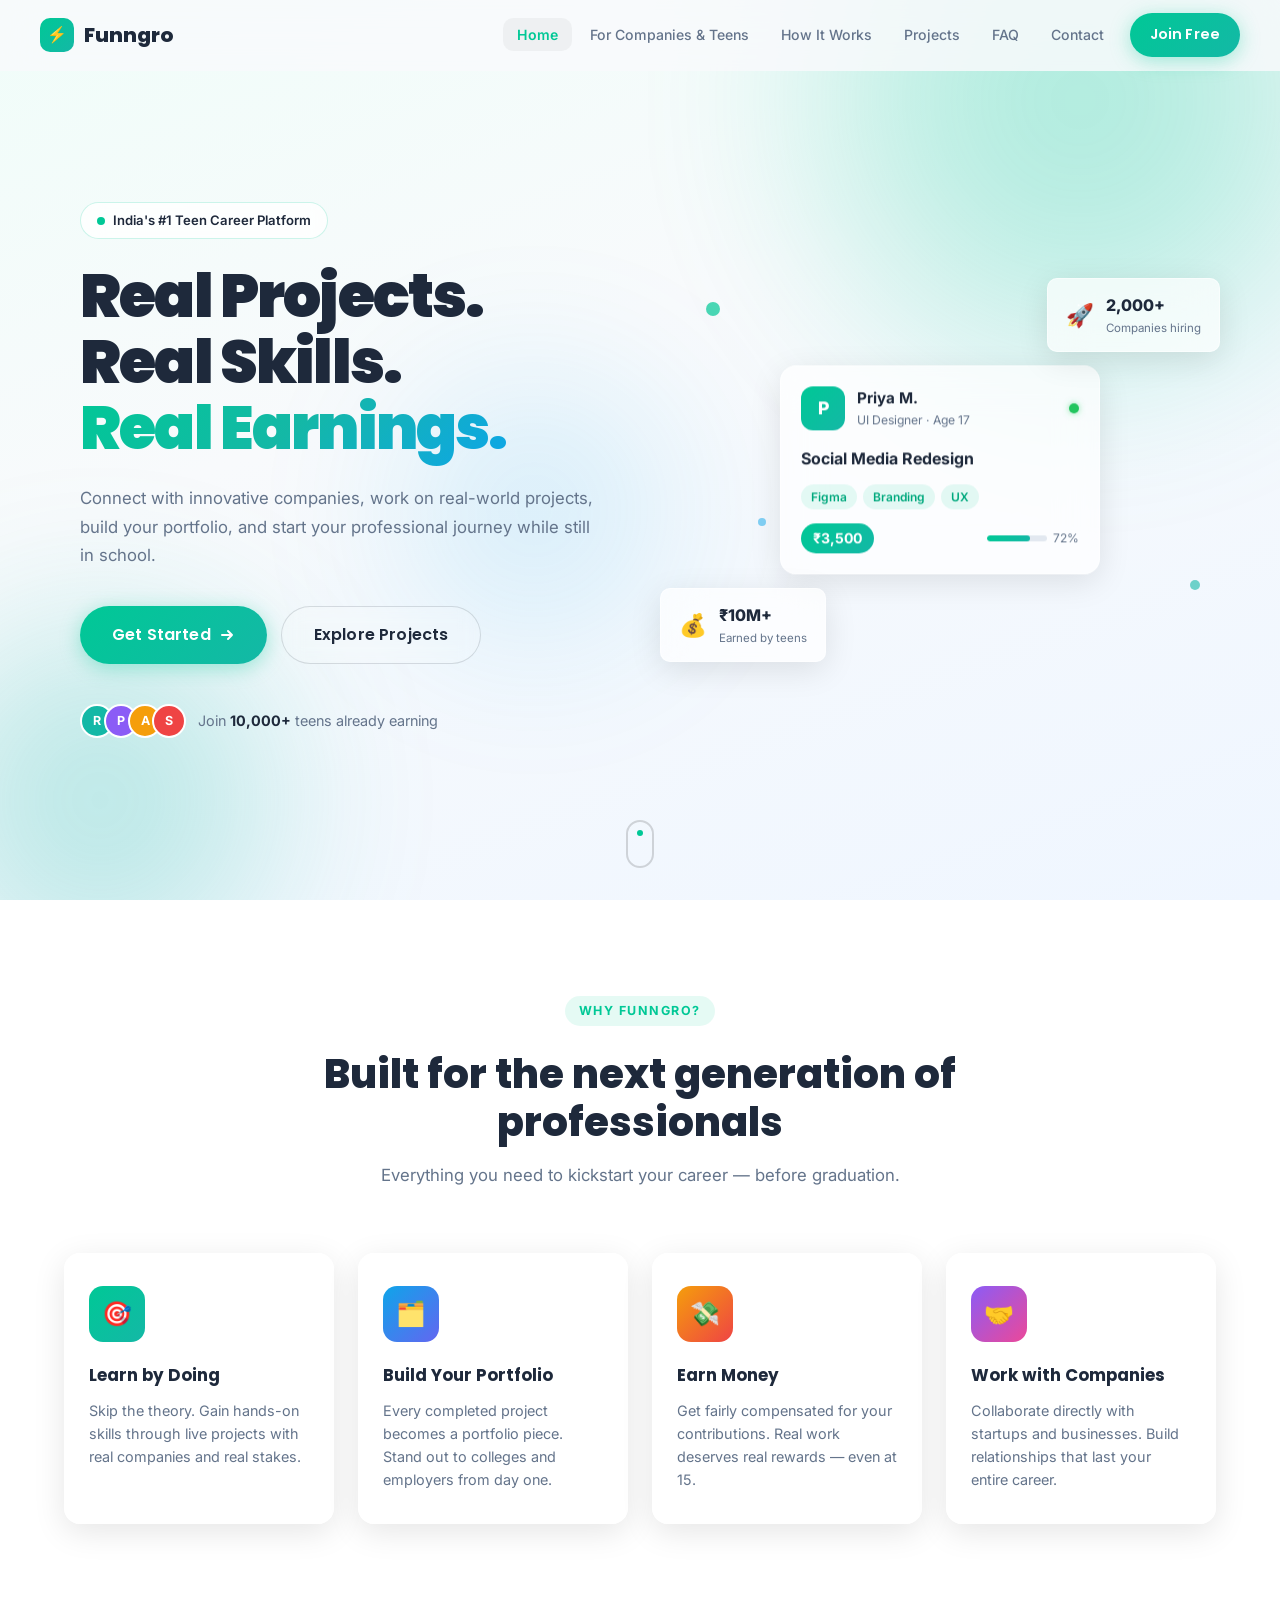
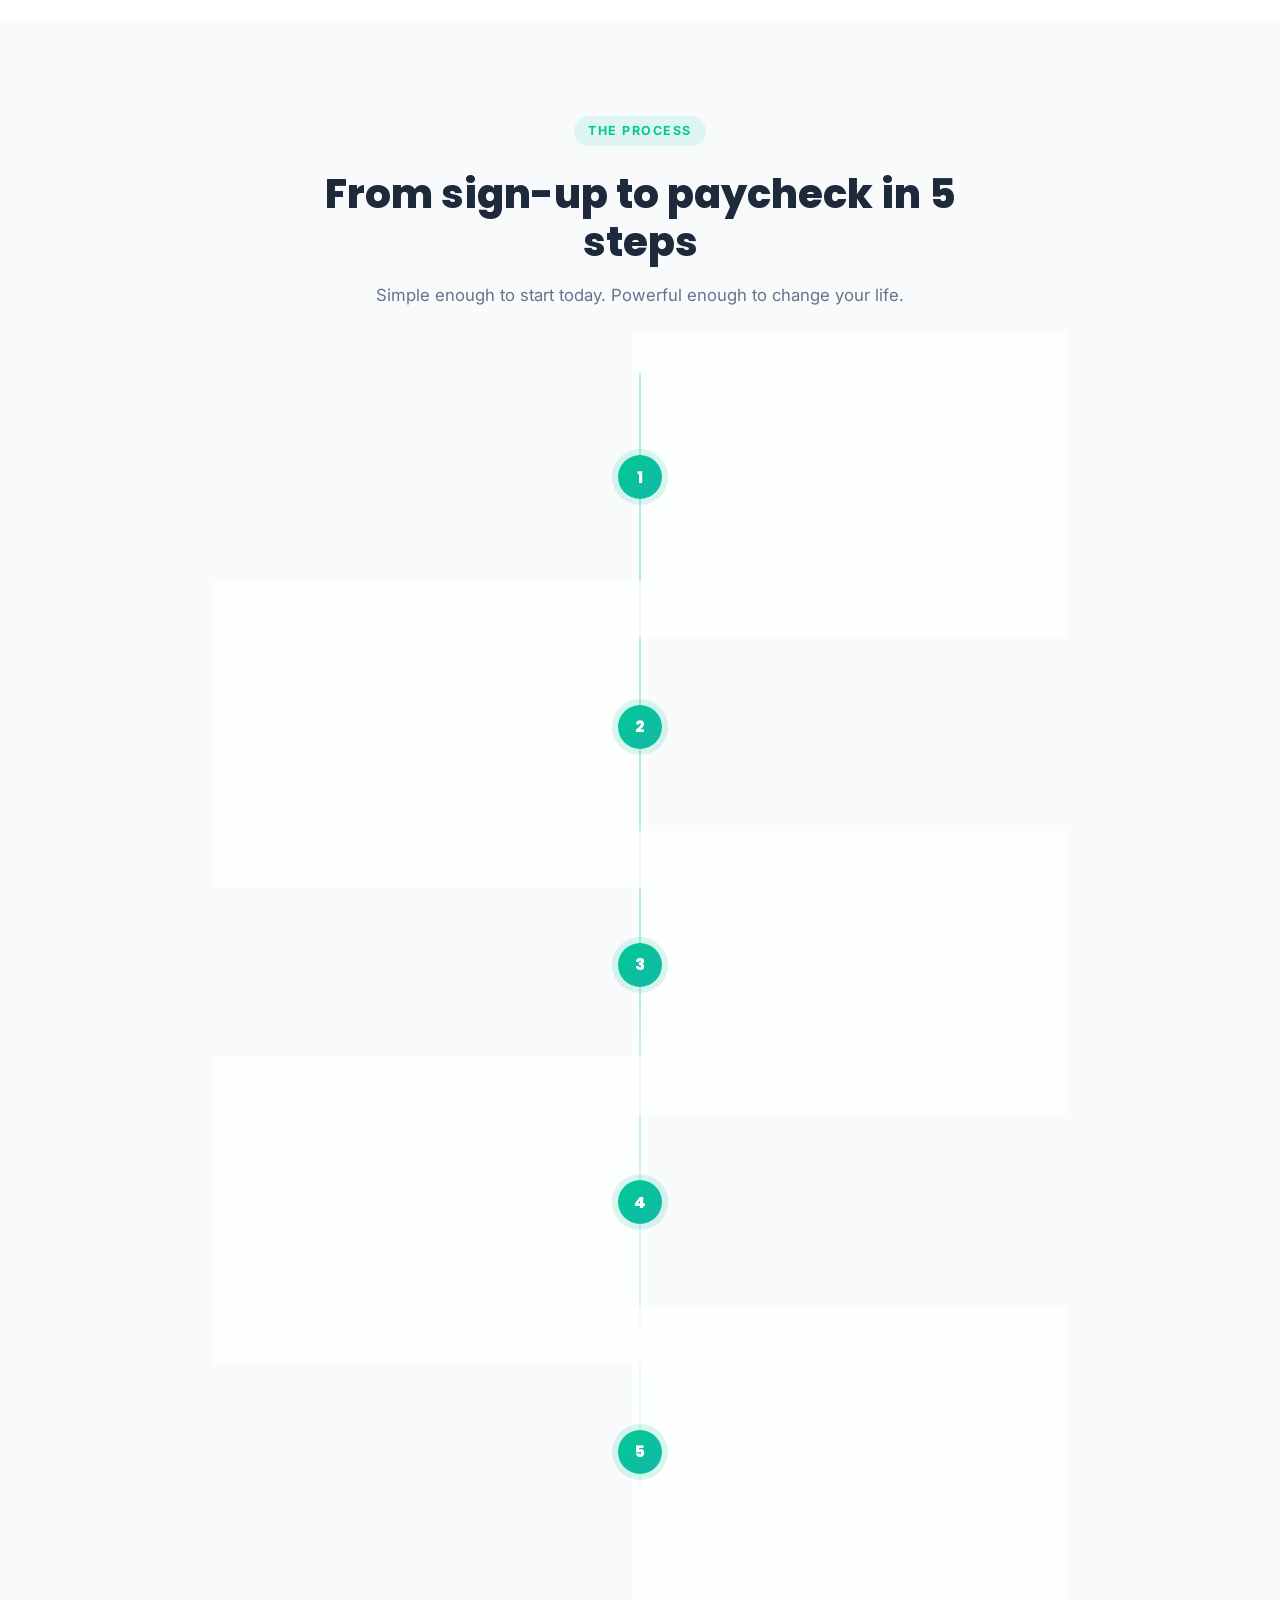
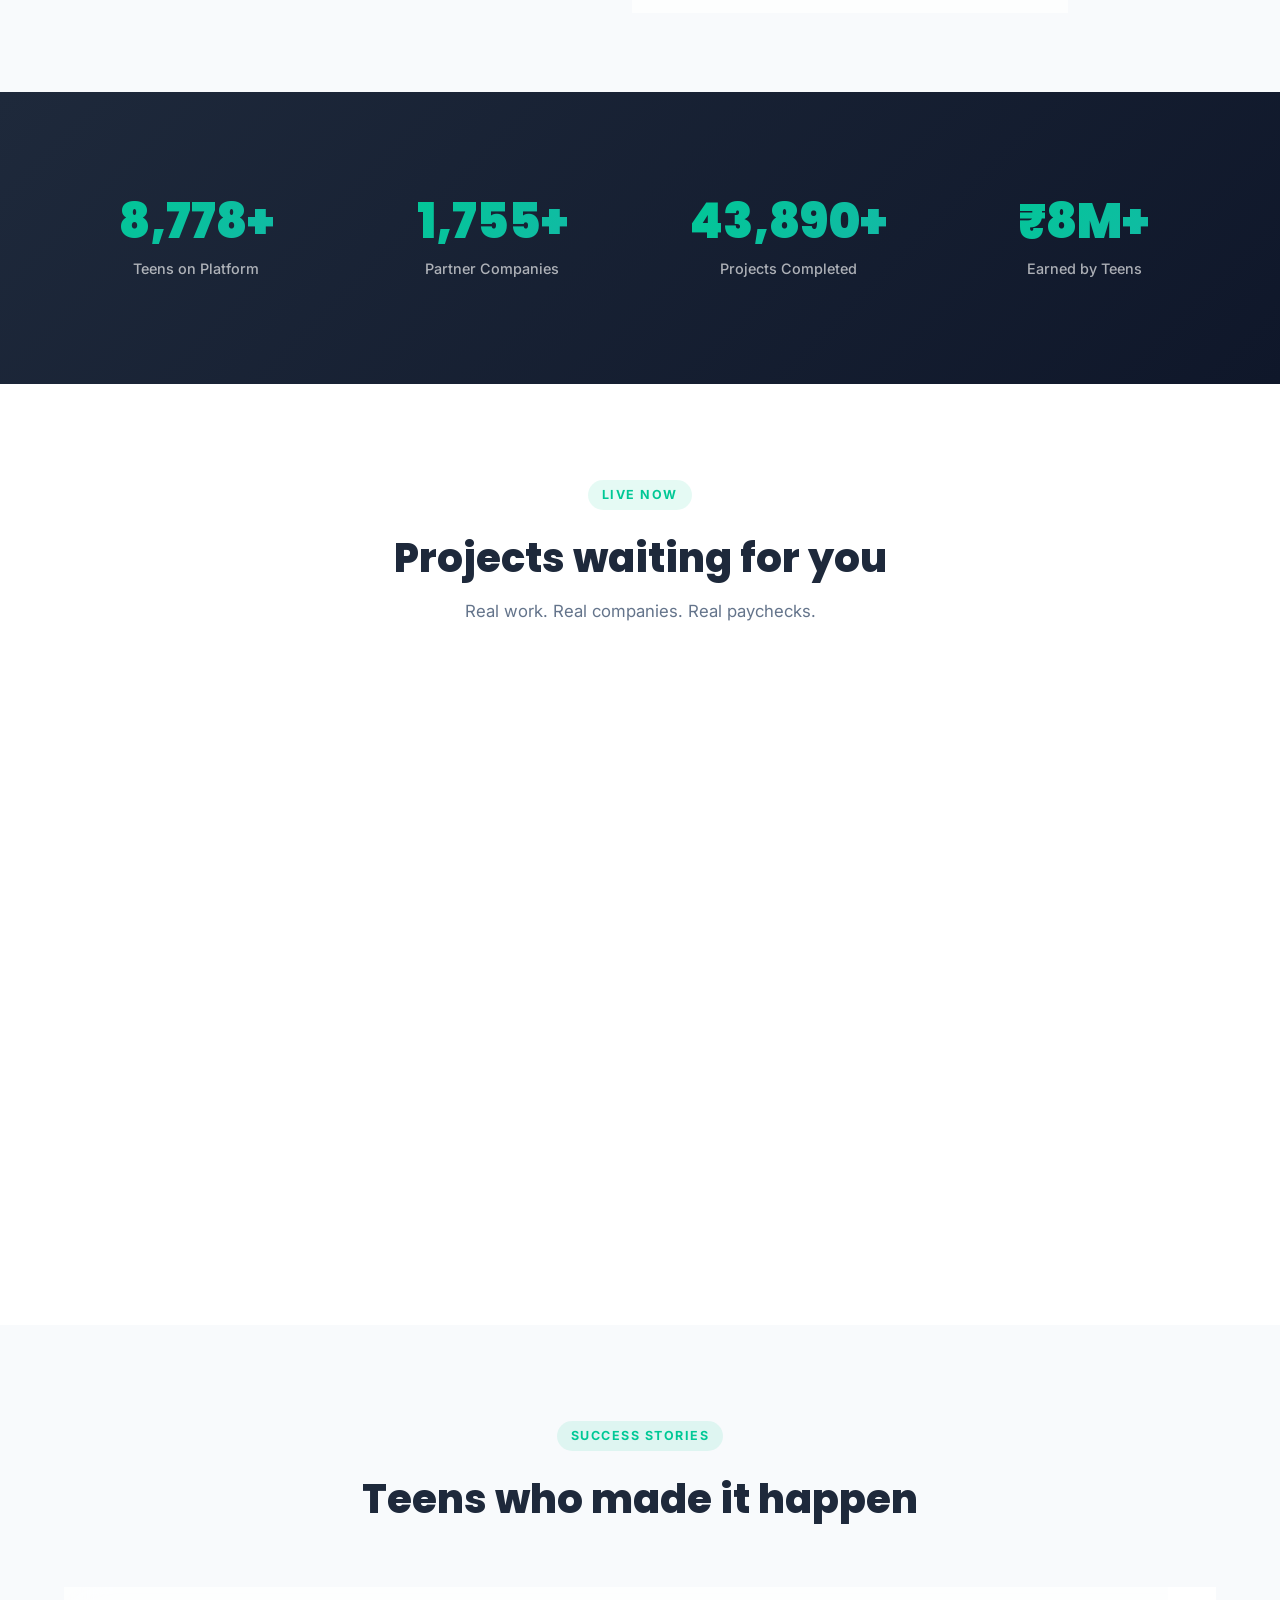
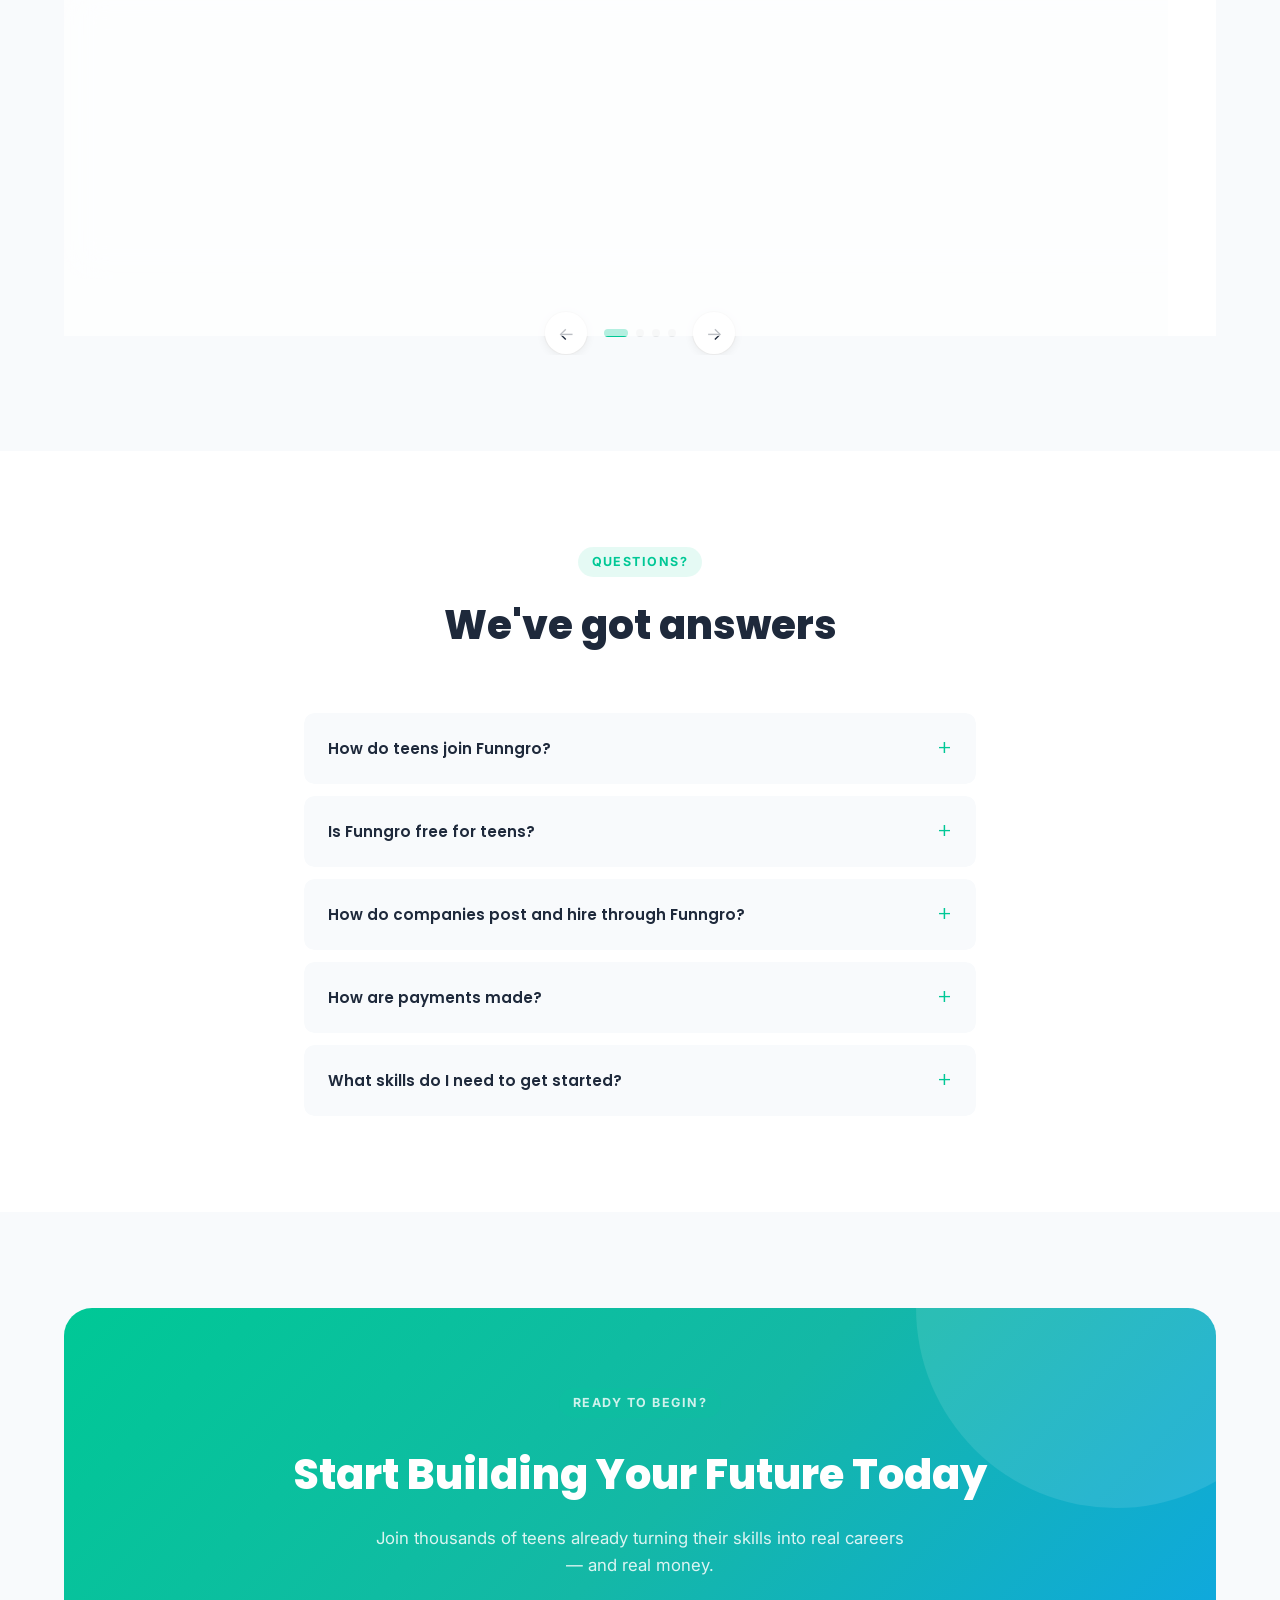
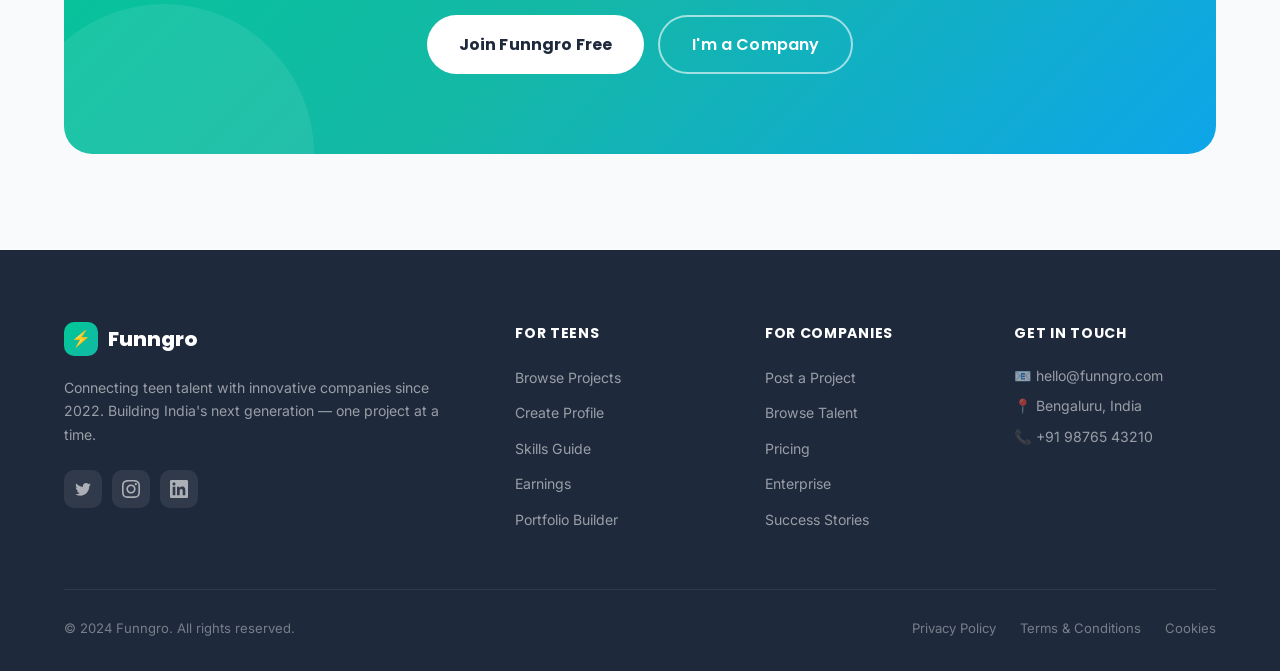
==== commit 404b97ed: "names added" ====
--- a/index.html
+++ b/index.html
@@ -7,12 +7,12 @@
   <meta name="description" content="Funngro connects teenagers with innovative companies for real-world projects. Gain skills, build your portfolio, and earn money while still in school." />
   <meta name="keywords" content="teen internships, student projects, teen jobs, teen freelancing, earn while learning, skill development, youth employment" />
   <meta name="robots" content="index, follow" />
-  <link rel="canonical" href="https://funngro.com/" />
+  <link rel="canonical" href="https://aryan-verma11.github.io/Funngro-website/" />
   <meta property="og:type" content="website" />
-  <meta property="og:url" content="https://funngro.com/" />
+  <meta property="og:url" content="https://aryan-verma11.github.io/Funngro-website/" />
   <meta property="og:title" content="Funngro – Real Projects. Real Skills. Real Earnings." />
   <meta property="og:description" content="Connect with innovative companies, work on real-world projects, build your portfolio, and start your professional journey while still in school." />
-  <meta property="og:image" content="https://funngro.com/assets/og-image.png" />
+  <meta property="og:image" content="https://aryan-verma11.github.io/Funngro-website/assets/og-image.png" />
   <meta name="twitter:card" content="summary_large_image" />
   <meta name="twitter:site" content="@funngro" />
   <meta name="twitter:title" content="Funngro – Real Projects. Real Skills. Real Earnings." />
@@ -304,7 +304,7 @@
             <blockquote>"I designed a real product dashboard at 16. The company liked my work so much they offered me a part-time internship. Funngro literally changed my life."</blockquote>
             <div class="testi-author">
               <div class="testi-av" style="background:linear-gradient(135deg,#00C896,#14B8A6)" aria-hidden="true">R</div>
-              <div><div class="testi-name">Rahul Sharma</div><div class="testi-role">UI Designer · Grade 11, Delhi</div></div>
+              <div><div class="testi-name">Aryan Verma</div><div class="testi-role">UI Designer · Grade 11, Delhi</div></div>
             </div>
           </div>
           <div class="testi-card glass-card" role="article">
@@ -312,7 +312,7 @@
             <blockquote>"I earned ₹12,000 in two months through content writing projects. Now I have a portfolio that got me into my dream college program."</blockquote>
             <div class="testi-author">
               <div class="testi-av" style="background:linear-gradient(135deg,#8B5CF6,#EC4899)" aria-hidden="true">P</div>
-              <div><div class="testi-name">Priya Nair</div><div class="testi-role">Content Writer · Grade 12, Bengaluru</div></div>
+              <div><div class="testi-name">Kammo Sharma</div><div class="testi-role">Content Writer · Grade 12, Bengaluru</div></div>
             </div>
           </div>
           <div class="testi-card glass-card" role="article">
@@ -328,7 +328,7 @@
             <blockquote>"The marketing campaign I ran resulted in actual leads for the startup. I have something real to show at every interview now."</blockquote>
             <div class="testi-author">
               <div class="testi-av" style="background:linear-gradient(135deg,#F59E0B,#EF4444)" aria-hidden="true">S</div>
-              <div><div class="testi-name">Shreya Patel</div><div class="testi-role">Marketing Intern · Grade 11, Ahmedabad</div></div>
+              <div><div class="testi-name">Tanu Sharma</div><div class="testi-role">Marketing Intern · Grade 11, Ahmedabad</div></div>
             </div>
           </div>
         </div>
